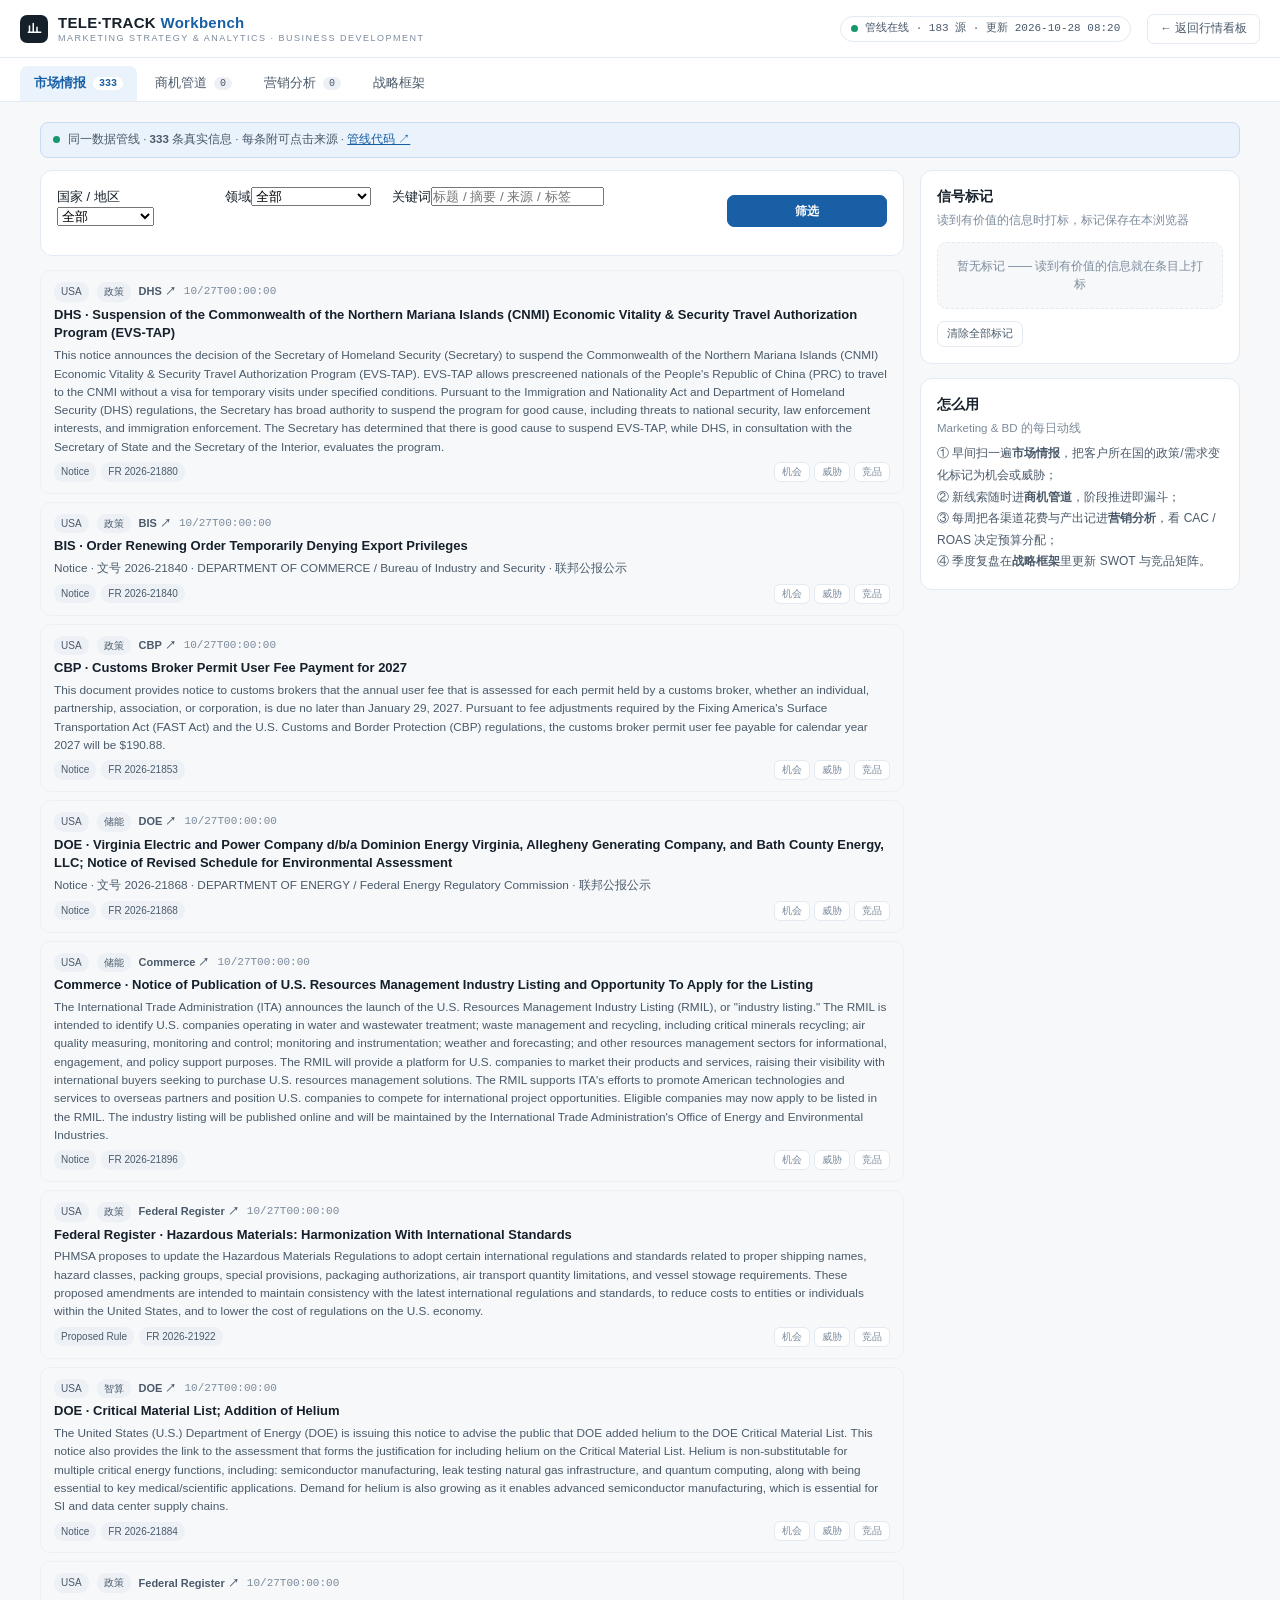
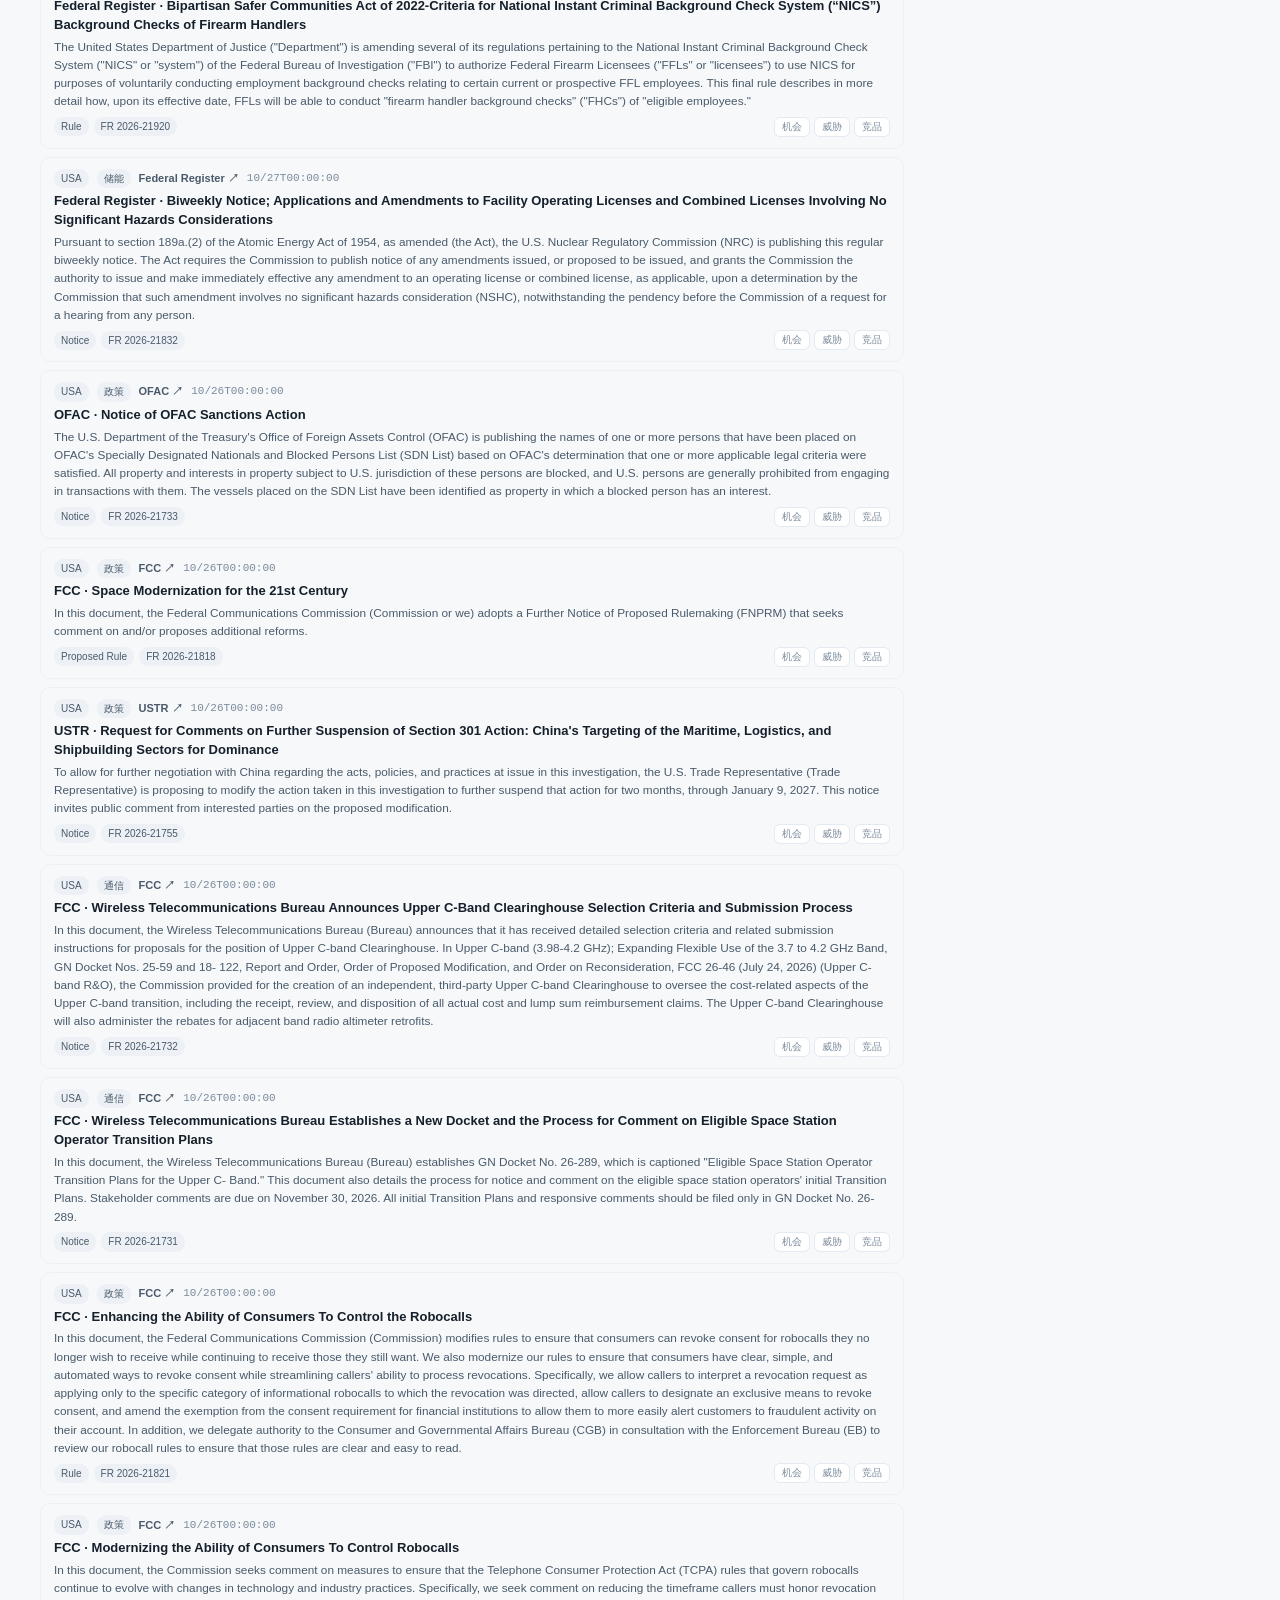
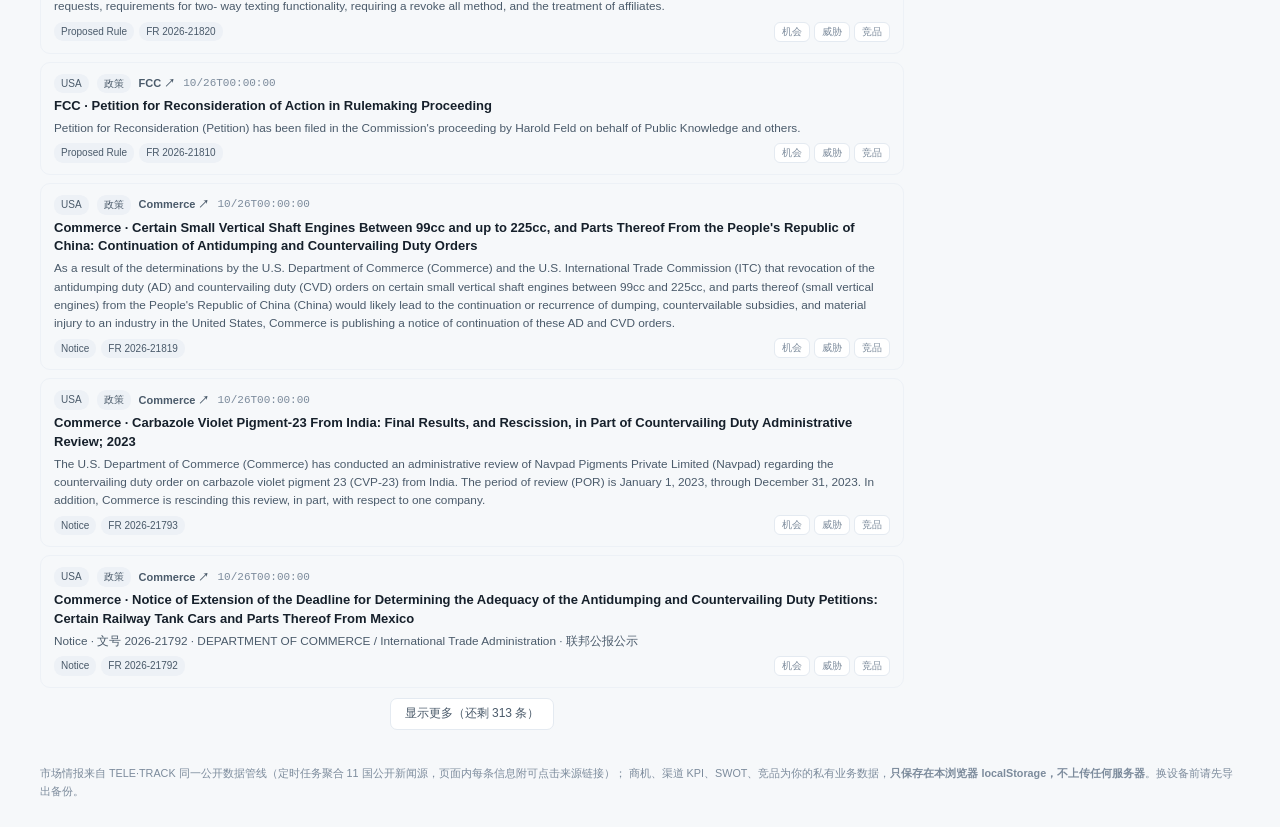
==== workbench.html @ 1d3baa2f "add workbench.html (real-source data pipeline)" ====
<!DOCTYPE html>
<html lang="zh-CN">
<head>
<meta charset="UTF-8">
<meta name="viewport" content="width=device-width,initial-scale=1">
<title>TELE·TRACK Workbench — Marketing & BD 工作台</title>
<meta name="robots" content="noindex,nofollow">
<link rel="icon" href="data:image/svg+xml,<svg xmlns='http://www.w3.org/2000/svg' viewBox='0 0 32 32'><rect width='32' height='32' rx='8' fill='%2316202B'/><path d='M8 22V10h16M8 16h12' stroke='%23fff' stroke-width='3' fill='none' stroke-linecap='round'/></svg>">
<style>
:root{
  --bg:#F6F8FA;--panel:#FFFFFF;--ink:#16202B;--ink-2:#4A5A6A;--ink-3:#7C8B9C;
  --line:#E4EAF1;--line-2:#EDF1F6;--accent:#185FA5;--accent-soft:#EAF2FB;
  --accent-line:#C9DDF2;--up:#D64545;--down:#15976B;--amber:#B7791F;
  --amber-soft:#FBF3E2;--teal:#0E7C86;--teal-soft:#E2F3F4;--purple:#6B4C9A;
  --purple-soft:#F0EBF7;
  --mono:'JetBrains Mono','SF Mono',Consolas,'Roboto Mono',monospace;
  --sans:-apple-system,'Segoe UI','PingFang SC','Hiragino Sans GB','Microsoft YaHei',sans-serif;
  --r:8px;
}
*{margin:0;padding:0;box-sizing:border-box}
body{font-family:var(--sans);background:var(--bg);color:var(--ink);font-size:13px;line-height:1.55;-webkit-font-smoothing:antialiased}
::-webkit-scrollbar{width:8px;height:8px}
::-webkit-scrollbar-thumb{background:#D3DBE4;border-radius:4px}
::-webkit-scrollbar-track{background:transparent}
.app{display:flex;flex-direction:column;min-height:100vh}
/* ---------- topbar ---------- */
.topbar{height:58px;background:var(--panel);border-bottom:1px solid var(--line);display:flex;align-items:center;gap:16px;padding:0 20px;position:sticky;top:0;z-index:30}
.logo{display:flex;align-items:center;gap:10px;user-select:none}
.logo-mark{width:28px;height:28px;border-radius:7px;background:var(--ink);display:flex;align-items:center;justify-content:center;color:#fff}
.logo-mark svg{width:15px;height:15px}
.logo-name{font-weight:700;font-size:15px;letter-spacing:.3px}
.logo-name span{color:var(--accent)}
.logo-sub{font-size:9px;color:var(--ink-3);letter-spacing:1.5px;text-transform:uppercase;margin-top:-2px}
.top-spacer{flex:1}
.live-badge{display:flex;align-items:center;gap:7px;height:26px;padding:0 10px;border:1px solid var(--line);border-radius:20px;font-size:11px;color:var(--ink-2);font-family:var(--mono);background:var(--panel)}
.live-dot{width:7px;height:7px;border-radius:50%;background:var(--up);position:relative}
.live-dot.ok{background:var(--down)}
.back-btn{height:30px;padding:0 12px;border:1px solid var(--line);border-radius:7px;background:var(--panel);cursor:pointer;font-size:11.5px;color:var(--ink-2);text-decoration:none;display:inline-flex;align-items:center;gap:5px;transition:all .12s}
.back-btn:hover{border-color:var(--accent-line);color:var(--accent)}
/* ---------- tabs ---------- */
.tabs{display:flex;gap:4px;background:var(--panel);border-bottom:1px solid var(--line);padding:8px 20px 0;position:sticky;top:58px;z-index:25}
.tab{border:none;background:none;cursor:pointer;font-size:12.8px;color:var(--ink-2);padding:9px 14px;border-radius:8px 8px 0 0;font-family:var(--sans);transition:all .12s;display:flex;align-items:center;gap:7px}
.tab:hover{color:var(--ink);background:var(--bg)}
.tab.active{color:var(--accent);background:var(--accent-soft);font-weight:600}
.tab .cnt{font-family:var(--mono);font-size:10px;background:var(--line-2);color:var(--ink-2);padding:1px 6px;border-radius:10px}
.tab.active .cnt{background:#fff;color:var(--accent)}
/* ---------- layout ---------- */
.page{flex:1;max-width:1240px;width:100%;margin:0 auto;padding:20px}
.view{display:none}
.view.active{display:block}
.grid2{display:grid;grid-template-columns:1fr 320px;gap:16px;align-items:start}
@media(max-width:960px){.grid2{grid-template-columns:1fr}}
.card{background:var(--panel);border:1px solid var(--line);border-radius:12px;padding:16px}
.card h2{font-size:13.5px;font-weight:700;display:flex;align-items:center;gap:8px;margin-bottom:4px}
.card .sub{font-size:11.5px;color:var(--ink-3);margin-bottom:12px}
/* ---------- forms ---------- */
.frm{display:grid;grid-template-columns:repeat(auto-fit,minmax(130px,1fr));gap:8px;margin-bottom:10px}
.frm label{font-size:10.5px;color:var(--ink-3);display:block;margin-bottom:3px;letter-spacing:.3px}
.frm input,.frm select,.frm textarea{width:100%;height:32px;border:1px solid var(--line);border-radius:7px;background:var(--bg);padding:0 9px;font-size:12.5px;color:var(--ink);outline:none;font-family:var(--sans);transition:border .15s}
.frm textarea{height:auto;min-height:64px;padding:7px 9px;resize:vertical;line-height:1.5}
.frm input:focus,.frm select:focus,.frm textarea:focus{border-color:var(--accent-line);background:#fff}
.btn{height:32px;padding:0 14px;border:1px solid var(--line);border-radius:7px;background:var(--panel);cursor:pointer;font-size:12px;color:var(--ink-2);font-family:var(--sans);transition:all .12s;display:inline-flex;align-items:center;gap:6px}
.btn:hover{border-color:var(--accent-line);color:var(--accent)}
.btn.primary{background:var(--accent);border-color:var(--accent);color:#fff;font-weight:600}
.btn.primary:hover{background:#124D87;color:#fff}
.btn.danger:hover{border-color:var(--up);color:var(--up)}
.btn.sm{height:26px;padding:0 9px;font-size:11px}
/* ---------- tables ---------- */
.tbl{width:100%;border-collapse:collapse;font-size:12.3px}
.tbl th{font-size:10.5px;color:var(--ink-3);text-align:left;font-weight:600;letter-spacing:.4px;padding:7px 8px;border-bottom:1px solid var(--line);white-space:nowrap}
.tbl td{padding:7px 8px;border-bottom:1px solid var(--line-2);vertical-align:middle}
.tbl tr:hover td{background:var(--bg)}
.tbl .num{font-family:var(--mono);font-size:11.8px;text-align:right;white-space:nowrap}
.tbl select,.tbl input{height:26px;border:1px solid var(--line);border-radius:6px;background:#fff;font-size:11.5px;padding:0 5px;outline:none}
.stage-chip{display:inline-block;font-size:10.5px;padding:2px 8px;border-radius:10px;font-weight:600;white-space:nowrap}
.st-lead{background:var(--line-2);color:var(--ink-2)}
.st-qual{background:var(--accent-soft);color:var(--accent)}
.st-prop{background:var(--amber-soft);color:var(--amber)}
.st-won{background:#E7F3EE;color:var(--down)}
.st-lost{background:#FBEAEA;color:var(--up)}
.empty{padding:28px 16px;text-align:center;color:var(--ink-3);font-size:12px;border:1px dashed var(--line);border-radius:10px;background:var(--bg)}
/* ---------- funnel ---------- */
.funnel{display:flex;flex-direction:column;gap:6px;margin-top:4px}
.funnel-row{display:flex;align-items:center;gap:8px;font-size:11.5px}
.funnel-row .fl{width:64px;color:var(--ink-2);flex-shrink:0;text-align:right}
.funnel-row .fbar{height:20px;border-radius:4px;background:var(--accent-soft);position:relative;flex:1;min-width:0}
.funnel-row .fbar>i{position:absolute;left:0;top:0;bottom:0;border-radius:4px;background:var(--accent);opacity:.85}
.funnel-row .fv{font-family:var(--mono);font-size:11px;color:var(--ink-2);flex-shrink:0;width:110px}
/* ---------- kpi ---------- */
.kpis{display:grid;grid-template-columns:repeat(auto-fit,minmax(130px,1fr));gap:10px;margin-bottom:14px}
.kpi{background:var(--panel);border:1px solid var(--line);border-radius:10px;padding:11px 13px}
.kpi .k{font-size:10.5px;color:var(--ink-3);letter-spacing:.4px}
.kpi .v{font-family:var(--mono);font-size:19px;font-weight:700;margin-top:2px}
.kpi .d{font-size:10.5px;color:var(--ink-3);margin-top:1px}
.bars{display:flex;flex-direction:column;gap:7px}
.bar-row{display:flex;align-items:center;gap:8px;font-size:11.5px}
.bar-row .bl{width:110px;color:var(--ink-2);white-space:nowrap;overflow:hidden;text-overflow:ellipsis;flex-shrink:0}
.bar-row .bb{flex:1;height:16px;background:var(--line-2);border-radius:4px;position:relative;min-width:0}
.bar-row .bb>i{position:absolute;left:0;top:0;bottom:0;border-radius:4px}
.bar-row .bv{font-family:var(--mono);font-size:11px;width:90px;text-align:right;flex-shrink:0;color:var(--ink-2)}
/* ---------- news ---------- */
.src-note{display:flex;align-items:center;gap:8px;font-size:11.5px;color:var(--ink-2);background:var(--accent-soft);border:1px solid var(--accent-line);border-radius:8px;padding:8px 12px;margin-bottom:12px}
.src-note .dot{width:7px;height:7px;border-radius:50%;background:var(--down);flex-shrink:0}
.src-note a{color:var(--accent)}
.filters{display:grid;grid-template-columns:repeat(auto-fit,minmax(150px,1fr));gap:8px;margin-bottom:12px}
.news-item{border:1px solid var(--line-2);border-radius:10px;padding:11px 13px;margin-bottom:8px;transition:border .12s}
.news-item:hover{border-color:var(--accent-line)}
.news-meta{display:flex;align-items:center;gap:8px;font-size:11px;color:var(--ink-3);flex-wrap:wrap}
.news-meta .src a{color:var(--ink-2);font-weight:600;text-decoration:none}
.news-meta .src a:hover{color:var(--accent)}
.news-meta .date{font-family:var(--mono)}
.news-title{margin:4px 0 3px;font-size:13px;font-weight:600;line-height:1.45}
.news-title a{color:var(--ink);text-decoration:none}
.news-title a:hover{color:var(--accent);text-decoration:underline}
.news-sum{font-size:11.8px;color:var(--ink-2);line-height:1.55}
.news-tags{display:flex;gap:5px;flex-wrap:wrap;margin-top:6px;align-items:center}
.tag{font-size:10px;padding:2px 7px;border-radius:9px;background:var(--line-2);color:var(--ink-2);white-space:nowrap}
.tag.t-live{background:#E7F3EE;color:var(--down);font-weight:600}
.sig-btns{margin-left:auto;display:flex;gap:4px}
.sig-btn{border:1px solid var(--line);background:#fff;border-radius:6px;font-size:10px;padding:2px 7px;cursor:pointer;color:var(--ink-3);transition:all .12s}
.sig-btn:hover{border-color:var(--accent-line)}
.sig-btn.on-op{background:#E7F3EE;border-color:var(--down);color:var(--down);font-weight:600}
.sig-btn.on-th{background:#FBEAEA;border-color:var(--up);color:var(--up);font-weight:600}
.sig-btn.on-cm{background:var(--purple-soft);border-color:var(--purple);color:var(--purple);font-weight:600}
.sig-chip{font-size:10px;padding:2px 7px;border-radius:9px;font-weight:600}
.sig-op{background:#E7F3EE;color:var(--down)}
.sig-th{background:#FBEAEA;color:var(--up)}
.sig-cm{background:var(--purple-soft);color:var(--purple)}
/* ---------- swot ---------- */
.swot{display:grid;grid-template-columns:1fr 1fr;gap:10px}
@media(max-width:720px){.swot{grid-template-columns:1fr}}
.swot .cell{border:1px solid var(--line);border-radius:10px;padding:11px}
.swot .cell h3{font-size:12px;margin-bottom:7px;display:flex;align-items:center;gap:6px}
.swot .cell textarea{width:100%;min-height:130px;border:none;background:transparent;resize:vertical;font-size:12px;line-height:1.7;color:var(--ink);outline:none;font-family:var(--sans)}
.swot .s h3{color:var(--down)} .swot .w h3{color:var(--up)}
.swot .o h3{color:var(--accent)} .swot .t h3{color:var(--amber)}
.threat-5{color:var(--up);font-weight:700}
.hint{font-size:11px;color:var(--ink-3);background:var(--bg);border:1px solid var(--line-2);border-radius:8px;padding:8px 11px;margin-bottom:12px;line-height:1.6}
.hint b{color:var(--ink-2)}
.footer{max-width:1240px;margin:0 auto;padding:14px 20px 26px;font-size:10.8px;color:var(--ink-3);line-height:1.7}
.toast{position:fixed;bottom:22px;left:50%;transform:translateX(-50%);background:var(--ink);color:#fff;font-size:12px;padding:9px 18px;border-radius:8px;opacity:0;pointer-events:none;transition:opacity .25s;z-index:99}
.toast.show{opacity:.92}
</style>
</head>
<body>
<div class="app">
  <header class="topbar">
    <div class="logo">
      <div class="logo-mark"><svg viewBox="0 0 24 24" fill="none" stroke="currentColor" stroke-width="2.4" stroke-linecap="round"><path d="M4 18V8M10 18V4M16 18v-8M22 18H2"/></svg></div>
      <div>
        <div class="logo-name">TELE·TRACK <span>Workbench</span></div>
        <div class="logo-sub">Marketing Strategy &amp; Analytics · Business Development</div>
      </div>
    </div>
    <div class="top-spacer"></div>
    <div class="live-badge" id="feedBadge"><span class="live-dot" id="feedDot"></span><span id="feedText">数据加载中…</span></div>
    <a class="back-btn" href="./index.html">← 返回行情看板</a>
  </header>

  <nav class="tabs" id="tabs">
    <button class="tab active" data-view="intel">市场情报 <span class="cnt" id="cIntel">–</span></button>
    <button class="tab" data-view="leads">商机管道 <span class="cnt" id="cLeads">0</span></button>
    <button class="tab" data-view="mkt">营销分析 <span class="cnt" id="cMkt">0</span></button>
    <button class="tab" data-view="strategy">战略框架</button>
  </nav>

  <main class="page">

    <!-- ============ 1. 市场情报 ============ -->
    <section class="view active" id="v-intel">
      <div class="src-note"><span class="dot"></span><span id="intelNote">来源与行情看板同一条数据管线（data/news.json）· 每条均可点击溯源</span></div>
      <div class="grid2">
        <div>
          <div class="card" style="margin-bottom:14px">
            <div class="filters">
              <div><label>国家 / 地区</label><select id="fCn"><option value="">全部</option></select></div>
              <div><label>领域</label><select id="fT">
                <option value="">全部</option><option value="lithium">锂电 Lithium</option>
                <option value="aidc">智算 AIDC</option><option value="telecom">通信 Telecom</option>
                <option value="energy">储能能源 Energy</option><option value="trade">贸易政策 Trade</option>
                <option value="pfe">政策监管 Policy</option></select></div>
              <div style="grid-column:span 2"><label>关键词</label><input id="fQ" placeholder="标题 / 摘要 / 来源 / 标签"></div>
              <div style="display:flex;align-items:flex-end"><button class="btn primary" id="fGo" style="width:100%;justify-content:center">筛选</button></div>
            </div>
          </div>
          <div id="newsList"><div class="empty">加载中…</div></div>
          <div style="text-align:center;margin-top:10px"><button class="btn" id="newsMore" style="display:none">显示更多</button></div>
        </div>
        <div>
          <div class="card">
            <h2>信号标记</h2>
            <div class="sub">读到有价值的信息时打标，标记保存在本浏览器</div>
            <div class="bars" id="sigSummary"></div>
            <div style="margin-top:12px"><button class="btn sm" id="sigClear">清除全部标记</button></div>
          </div>
          <div class="card" style="margin-top:14px">
            <h2>怎么用</h2>
            <div class="sub" style="margin-bottom:6px">Marketing & BD 的每日动线</div>
            <div style="font-size:12px;color:var(--ink-2);line-height:1.8">
              ① 早间扫一遍<b>市场情报</b>，把客户所在国的政策/需求变化标记为机会或威胁；<br>
              ② 新线索随时进<b>商机管道</b>，阶段推进即漏斗；<br>
              ③ 每周把各渠道花费与产出记进<b>营销分析</b>，看 CAC / ROAS 决定预算分配；<br>
              ④ 季度复盘在<b>战略框架</b>里更新 SWOT 与竞品矩阵。
            </div>
          </div>
        </div>
      </div>
    </section>

    <!-- ============ 2. 商机管道 ============ -->
    <section class="view" id="v-leads">
      <div class="hint"><b>数据存在哪？</b>仅保存在<b>本浏览器</b>（localStorage），不会上传任何服务器；换电脑或清浏览器缓存前请先「导出备份」。</div>
      <div class="grid2">
        <div>
          <div class="card" style="margin-bottom:14px">
            <h2>新增商机</h2>
            <div class="frm" style="margin-top:10px">
              <div style="grid-column:span 2"><label>公司 / 客户 *</label><input id="lCompany" placeholder="例：Alstrom Grid AB"></div>
              <div><label>国家 / 地区</label><input id="lCountry" placeholder="例：Sweden"></div>
              <div><label>领域</label><select id="lSector">
                <option>锂电</option><option>智算/AIDC</option><option>通信</option>
                <option>储能/能源</option><option>其他</option></select></div>
              <div><label>阶段</label><select id="lStage">
                <option value="lead">潜客</option><option value="qual">已合格</option>
                <option value="prop">方案报价</option><option value="won">已成交</option>
                <option value="lost">已流失</option></select></div>
              <div><label>预估金额（万 $）</label><input id="lValue" type="number" min="0" step="0.1" placeholder="0"></div>
              <div style="grid-column:span 2"><label>下一步行动</label><input id="lNext" placeholder="例：发送样本方案，跟进人 CTO"></div>
              <div style="grid-column:span 4"><label>备注</label><input id="lNote" placeholder="决策链、竞争者、时间窗…"></div>
              <div style="display:flex;align-items:flex-end"><button class="btn primary" id="lAdd" style="width:100%;justify-content:center">＋ 添加</button></div>
            </div>
          </div>
          <div class="card">
            <div style="display:flex;align-items:center;gap:10px;margin-bottom:10px">
              <h2 style="margin:0">商机列表</h2><span style="flex:1"></span>
              <button class="btn sm" id="lCsv">导出 CSV</button>
            </div>
            <div id="leadsWrap"></div>
          </div>
        </div>
        <div>
          <div class="card">
            <h2>管道漏斗</h2>
            <div class="sub">按阶段统计数量与金额（万 $）</div>
            <div class="funnel" id="funnel"></div>
          </div>
          <div class="card" style="margin-top:14px">
            <h2>管道健康度</h2>
            <div class="sub">基于当前录入的商机</div>
            <div class="kpis" style="grid-template-columns:1fr 1fr" id="leadKpis"></div>
          </div>
        </div>
      </div>
    </section>

    <!-- ============ 3. 营销分析 ============ -->
    <section class="view" id="v-mkt">
      <div class="hint"><b>怎么记？</b>每个渠道每个周期记一行：花费、线索、转化、收入 → 自动算 <b>CAC</b>（单个线索成本）、<b>转化率</b>、<b>ROAS</b>（每 1 元花费带来多少收入）。数据同样只存在本浏览器。</div>
      <div class="kpis" id="mktKpis"></div>
      <div class="grid2">
        <div>
          <div class="card" style="margin-bottom:14px">
            <h2>录入渠道数据</h2>
            <div class="frm" style="margin-top:10px">
              <div><label>渠道 *</label><input id="mChannel" placeholder="例：LinkedIn 广告"></div>
              <div><label>周期</label><input id="mPeriod" placeholder="例：2026-10"></div>
              <div><label>花费（¥）*</label><input id="mSpend" type="number" min="0" step="1"></div>
              <div><label>线索数</label><input id="mLeads" type="number" min="0" step="1"></div>
              <div><label>转化数</label><input id="mConv" type="number" min="0" step="1"></div>
              <div><label>收入（¥）</label><input id="mRev" type="number" min="0" step="1"></div>
              <div style="display:flex;align-items:flex-end"><button class="btn primary" id="mAdd" style="width:100%;justify-content:center">＋ 记录</button></div>
            </div>
          </div>
          <div class="card">
            <div style="display:flex;align-items:center;gap:10px;margin-bottom:10px">
              <h2 style="margin:0">渠道明细</h2><span style="flex:1"></span>
              <button class="btn sm" id="mCsv">导出 CSV</button>
            </div>
            <div id="mktWrap"></div>
          </div>
        </div>
        <div>
          <div class="card">
            <h2>预算分布</h2>
            <div class="sub">各渠道花费占比</div>
            <div class="bars" id="budgetBars"></div>
          </div>
          <div class="card" style="margin-top:14px">
            <h2>效率对比</h2>
            <div class="sub">ROAS（投入产出比）排序</div>
            <div class="bars" id="roasBars"></div>
          </div>
        </div>
      </div>
    </section>

    <!-- ============ 4. 战略框架 ============ -->
    <section class="view" id="v-strategy">
      <div class="hint">SWOT 与竞品矩阵即时保存在本浏览器；<b>导出 Markdown</b> 可直接贴进周报或方案。</div>
      <div class="grid2">
        <div>
          <div class="card">
            <div style="display:flex;align-items:center;gap:10px;margin-bottom:10px">
              <h2 style="margin:0">SWOT</h2><span style="flex:1"></span>
              <button class="btn sm" id="swotSave">保存</button>
              <button class="btn sm" id="swotMd">导出 Markdown</button>
            </div>
            <div class="swot">
              <div class="cell s"><h3>S · Strengths 优势</h3><textarea id="swS" placeholder="每行一条，例：本地化服务响应 24h 内"></textarea></div>
              <div class="cell w"><h3>W · Weaknesses 劣势</h3><textarea id="swW" placeholder="每行一条，例：品牌在当地认知度低"></textarea></div>
              <div class="cell o"><h3>O · Opportunities 机会</h3><textarea id="swO" placeholder="每行一条，例：美国储能 232 调查利好非中国供应链"></textarea></div>
              <div class="cell t"><h3>T · Threats 威胁</h3><textarea id="swT" placeholder="每行一条，例：关税上调压缩出口毛利 8-12%"></textarea></div>
            </div>
          </div>
          <div class="card" style="margin-top:14px">
            <h2>竞品矩阵</h2>
            <div class="sub">威胁度 1（可忽略）– 5（正面强敌），按威胁度排序</div>
            <div class="frm" style="margin-top:10px">
              <div><label>竞品 *</label><input id="cpName" placeholder="公司名"></div>
              <div><label>国家 / 地区</label><input id="cpCn" placeholder="例：China"></div>
              <div style="grid-column:span 2"><label>定位一句话</label><input id="cpPos" placeholder="例：800G 光模块价格屠夫，主攻北美 hyperscaler"></div>
              <div><label>威胁度</label><select id="cpThreat"><option value="1">1</option><option value="2">2</option><option value="3">3</option><option value="4">4</option><option value="5">5</option></select></div>
              <div style="display:flex;align-items:flex-end"><button class="btn primary" id="cpAdd" style="width:100%;justify-content:center">＋ 添加</button></div>
              <div style="grid-column:span 5"><label>备注</label><input id="cpNote" placeholder="产品线、价格带、打法…"></div>
            </div>
            <div id="compWrap"></div>
          </div>
        </div>
        <div>
          <div class="card">
            <h2>备份与迁移</h2>
            <div class="sub">商机 / 渠道 / SWOT / 竞品 / 信号，一键打包</div>
            <div style="display:flex;flex-direction:column;gap:8px;align-items:stretch">
              <button class="btn" id="bkExport">⬇ 导出全部数据（JSON）</button>
              <label class="btn" style="justify-content:center;cursor:pointer">⬆ 导入备份（JSON）<input type="file" id="bkImport" accept=".json,application/json" style="display:none"></label>
            </div>
            <div class="sub" style="margin-top:12px">上次修改：<span id="lastSaved">–</span></div>
          </div>
          <div class="card" style="margin-top:14px">
            <h2>定价速算</h2>
            <div class="sub">毛利结构速查：目标毛利率 → 最低报价</div>
            <div class="frm">
              <div><label>成本（¥）</label><input id="pCost" type="number" min="0" step="0.01"></div>
              <div><label>目标毛利率 %</label><input id="pMargin" type="number" min="0" max="95" step="1" placeholder="30"></div>
            </div>
            <div style="font-family:var(--mono);font-size:15px;font-weight:700" id="pOut">—</div>
            <div style="font-size:10.5px;color:var(--ink-3);margin-top:3px">最低报价 = 成本 ÷（1 − 毛利率）· 加价率口径为 成本 ×(1+markup)，别混用</div>
          </div>
        </div>
      </div>
    </section>
  </main>

  <footer class="footer">
    市场情报来自 TELE·TRACK 同一公开数据管线（定时任务聚合 11 国公开新闻源，页面内每条信息附可点击来源链接）；
    商机、渠道 KPI、SWOT、竞品为你的私有业务数据，<b>只保存在本浏览器 localStorage，不上传任何服务器</b>。换设备前请先导出备份。
  </footer>
</div>
<div class="toast" id="toast"></div>

<script>
(function(){
'use strict';
/* ================= utils ================= */
var $=function(s){return document.querySelector(s)};
var $$=function(s){return Array.prototype.slice.call(document.querySelectorAll(s))};
var esc=function(s){return String(s==null?'':s).replace(/[&<>"']/g,function(c){return{'&':'&amp;','<':'&lt;','>':'&gt;','"':'&quot;',"'":'&#39;'}[c]})};
var fmt=function(n,d){if(!isFinite(n))return '—';return (+n).toLocaleString('zh-CN',{maximumFractionDigits:d==null?1:d})};
var fmtMoney=function(n){if(!isFinite(n))return '—';if(Math.abs(n)>=1e8)return (n/1e8).toFixed(2)+' 亿';if(Math.abs(n)>=1e4)return (n/1e4).toFixed(1)+' 万';return fmt(n,0)};
var toastT=null;
function toast(msg){var t=$('#toast');t.textContent=msg;t.classList.add('show');clearTimeout(toastT);toastT=setTimeout(function(){t.classList.remove('show')},1800)}
function today(){var d=new Date();return d.getFullYear()+'-'+String(d.getMonth()+1).padStart(2,'0')+'-'+String(d.getDate()).padStart(2,'0')}
function stamp(){var d=new Date();return today()+' '+String(d.getHours()).padStart(2,'0')+':'+String(d.getMinutes()).padStart(2,'0')}
function dl(name,text,mime){var b=new Blob(['\ufeff'+text],{type:mime||'text/plain;charset=utf-8'});var a=document.createElement('a');a.href=URL.createObjectURL(b);a.download=name;document.body.appendChild(a);a.click();setTimeout(function(){URL.revokeObjectURL(a.href);a.remove()},300)}
/* ================= storage ================= */
var LS='wb_v1';
var db={leads:[],channels:[],swot:{s:'',w:'',o:'',t:''},comp:[],signals:{},saved:null};
try{var raw=localStorage.getItem(LS);if(raw){var j=JSON.parse(raw);if(j&&typeof j==='object')db=Object.assign(db,j)}}catch(e){}
function save(){db.saved=stamp();try{localStorage.setItem(LS,JSON.stringify(db))}catch(e){toast('保存失败：浏览器存储已满？')}$('#lastSaved').textContent=db.saved}
function touch(){save();renderLeads();renderMkt();renderStrategy();renderCounts()}
/* ================= tabs ================= */
$$('#tabs .tab').forEach(function(b){b.addEventListener('click',function(){
  $$('#tabs .tab').forEach(function(x){x.classList.remove('active')});
  $$('.view').forEach(function(v){v.classList.remove('active')});
  b.classList.add('active');$('#v-'+b.dataset.view).classList.add('active');
})});
function renderCounts(){
  $('#cLeads').textContent=db.leads.length;
  $('#cMkt').textContent=db.channels.length;
  var sig=Object.keys(db.signals).length;$('#cIntel').textContent=sig?('·'+sig):'–';
}
/* ================= 1. market intel ================= */
var NEWS=[],STATUS=null,shown=0;
var SECTOR_T={lithium:'锂电',aidc:'智算',telecom:'通信',energy:'储能',trade:'贸易',pfe:'政策'};
function loadIntel(){
  var t=Date.now();
  Promise.all([
    fetch('data/news.json?t='+t,{cache:'no-store'}).then(function(r){if(!r.ok)throw 0;return r.json()}),
    fetch('data/status.json?t='+t,{cache:'no-store'}).then(function(r){if(!r.ok)throw 0;return r.json()}).catch(function(){return null})
  ]).then(function(res){
    NEWS=(res[0]&&res[0].items)||[];STATUS=res[1];
    fillCountries();
    var meta=(STATUS&&STATUS.meta)||{};
    var gen=meta.generated?meta.generated.slice(0,16).replace('T',' '):'';
    var nSrc=meta.sources?meta.sources.length:'';
    $('#feedDot').classList.add('ok');
    $('#feedText').textContent=nSrc?('管线在线 · '+nSrc+' 源 · 更新 '+gen):'管线在线 · 更新 '+gen;
    $('#intelNote').innerHTML='同一数据管线 · <b>'+NEWS.length+'</b> 条真实信息 · 每条附可点击来源 · <a href="https://github.com/gxr-163/tele-track" target="_blank" rel="noopener">管线代码 ↗</a>';
    $('#cIntel').textContent=Object.keys(db.signals).length?('·'+Object.keys(db.signals).length):String(NEWS.length);
    renderNews();renderSigSummary();
  }).catch(function(){
    $('#feedDot').classList.remove('ok');
    $('#feedText').textContent='数据源未连接 · 稍后重试';
    $('#newsList').innerHTML='<div class="empty">无法加载 data/news.json —— 请从行情看板同目录访问本页，或稍后重试。</div>';
  });
}
function fillCountries(){
  var cns=[];NEWS.forEach(function(n){if(cns.indexOf(n.cn)<0)cns.push(n.cn)});
  cns.sort();
  $('#fCn').innerHTML='<option value="">全部</option>'+cns.map(function(c){return '<option>'+esc(c)+'</option>'}).join('');
}
function filtered(){
  var cn=$('#fCn').value,t=$('#fT').value,q=$('#fQ').value.trim().toLowerCase();
  return NEWS.filter(function(n){
    if(cn&&n.cn!==cn)return false;
    if(t&&n.t!==t)return false;
    if(q){var hay=[n.title&&n.title.zh,n.title&&n.title.en,n.sum&&n.sum.zh,n.sum&&n.sum.en,n.src,(n.tags||[]).join(' ')].join(' ').toLowerCase();
      if(hay.indexOf(q)<0)return false}
    return true;
  });
}
function sigOf(n){return db.signals[n.url]||null}
function renderNews(){
  var list=filtered();shown=0;
  var html=list.slice(0,20).map(newsHTML).join('');
  $('#newsList').innerHTML=list.length?html:'<div class="empty">没有符合条件的信息 —— 换个关键词或放宽国家/领域试试。</div>';
  shown=Math.min(20,list.length);
  var more=$('#newsMore');more.style.display=list.length>20?'':'none';
  more.textContent='显示更多（还剩 '+(list.length-shown)+' 条）';
}
function newsHTML(n){
  var s=sigOf(n);
  var d=(n.date||'').slice(5).replace('-','/');
  var sigBtns=
    '<button class="sig-btn'+(s==='op'?' on-op':'')+'" data-sig="op" data-url="'+esc(n.url)+'" title="机会：需求、政策松动、扩产">机会</button>'+
    '<button class="sig-btn'+(s==='th'?' on-th':'')+'" data-sig="th" data-url="'+esc(n.url)+'" title="威胁：关税、限制、竞争">威胁</button>'+
    '<button class="sig-btn'+(s==='cm'?' on-cm':'')+'" data-sig="cm" data-url="'+esc(n.url)+'" title="竞品动态">竞品</button>';
  return '<div class="news-item">'+
    '<div class="news-meta"><span class="tag t-country">'+esc(n.cn)+'</span>'+
    (n.t&&SECTOR_T[n.t]?'<span class="tag">'+SECTOR_T[n.t]+'</span>':'')+
    '<span class="src"><a href="'+esc(n.url)+'" target="_blank" rel="noopener">'+esc(n.src)+' ↗</a></span>'+
    '<span class="date">'+esc(d)+'</span>'+(s?'<span class="sig-chip sig-'+s+'">'+(s==='op'?'机会':s==='th'?'威胁':'竞品')+'</span>':'')+
    '</div>'+
    '<div class="news-title"><a href="'+esc(n.url)+'" target="_blank" rel="noopener">'+esc(n.title&&(n.title.zh||n.title.en))+'</a></div>'+
    (n.sum&&(n.sum.zh||n.sum.en)?'<div class="news-sum">'+esc(n.sum.zh||n.sum.en)+'</div>':'')+
    '<div class="news-tags">'+((n.tags||[]).slice(0,4).map(function(t){return '<span class="tag">'+esc(t)+'</span>'}).join(''))+'<span class="sig-btns">'+sigBtns+'</span></div>'+
    '</div>';
}
$('#newsList').addEventListener('click',function(e){
  var b=e.target.closest('[data-sig]');if(!b)return;
  var url=b.getAttribute('data-url'),sig=b.getAttribute('data-sig');
  if(db.signals[url]===sig)delete db.signals[url];else db.signals[url]=sig;
  save();renderNews();renderSigSummary();renderCounts();
});
$('#newsMore').addEventListener('click',function(){
  var list=filtered();
  var next=list.slice(shown,shown+20);
  $('#newsList').insertAdjacentHTML('beforeend',next.map(newsHTML).join(''));
  shown+=next.length;
  var more=$('#newsMore');more.style.display=shown<list.length?'':'none';
  more.textContent='显示更多（还剩 '+(list.length-shown)+' 条）';
});
function renderSigSummary(){
  var ops=[],ths=[],cms=[];
  NEWS.forEach(function(n){var s=sigOf(n);if(s==='op')ops.push(n);else if(s==='th')ths.push(n);else if(s==='cm')cms.push(n)});
  var row=function(cls,label,arr){
    if(!arr.length)return '';
    return '<div class="bar-row"><span class="bl sig-chip sig-'+cls.slice(0,2)+'" style="width:auto">'+label+' × '+arr.length+'</span><span class="bv" style="width:auto;text-align:left">'+esc(arr.slice(-2).map(function(n){return n.cn+'·'+n.src}).join('，'))+(arr.length>2?' 等':'')+'</span></div>';
  };
  $('#sigSummary').innerHTML=(row('op','机会',ops)+row('th','威胁',ths)+row('cm','竞品',cms))||'<div class="empty" style="padding:14px">暂无标记 —— 读到有价值的信息就在条目上打标</div>';
}
$('#sigClear').addEventListener('click',function(){if(!Object.keys(db.signals).length)return;db.signals={};save();renderNews();renderSigSummary();renderCounts();toast('已清除全部信号标记')});
$('#fGo').addEventListener('click',renderNews);
$('#fQ').addEventListener('keydown',function(e){if(e.key==='Enter')renderNews()});
$('#fCn').addEventListener('change',renderNews);
$('#fT').addEventListener('change',renderNews);
/* ================= 2. leads ================= */
var STAGES=[['lead','潜客','st-lead'],['qual','已合格','st-qual'],['prop','方案报价','st-prop'],['won','已成交','st-won'],['lost','已流失','st-lost']];
function stageInfo(k){for(var i=0;i<STAGES.length;i++)if(STAGES[i][0]===k)return STAGES[i];return STAGES[0]}
$('#lAdd').addEventListener('click',function(){
  var c=$('#lCompany').value.trim();if(!c){toast('请填写公司 / 客户名');return}
  db.leads.unshift({id:Date.now(),company:c,country:$('#lCountry').value.trim(),sector:$('#lSector').value,
    stage:$('#lStage').value,value:parseFloat($('#lValue').value)||0,next:$('#lNext').value.trim(),note:$('#lNote').value.trim(),added:today()});
  ['lCompany','lCountry','lValue','lNext','lNote'].forEach(function(id){$('#'+id).value=''});
  touch();toast('商机已录入');
});
function renderLeads(){
  var wrap=$('#leadsWrap');
  if(!db.leads.length){wrap.innerHTML='<div class="empty">还没有商机 —— 从上面录入第一条，或从市场情报里发现机会后过来建线。</div>';$('#funnel').innerHTML='';$('#leadKpis').innerHTML='';return}
  var rows=db.leads.map(function(l){
    var st=stageInfo(l.stage);
    return '<tr data-id="'+l.id+'">'+
      '<td><b>'+esc(l.company)+'</b>'+(l.country?'<span style="color:var(--ink-3)"> · '+esc(l.country)+'</span>':'')+
        (l.note?'<div style="font-size:10.8px;color:var(--ink-3)">'+esc(l.note)+'</div>':'')+'</td>'+
      '<td>'+esc(l.sector)+'</td>'+
      '<td><select data-act="stage">'+STAGES.map(function(s){return '<option value="'+s[0]+'"'+(s[0]===l.stage?' selected':'')+'>'+s[1]+'</option>'}).join('')+'</select> <span class="stage-chip '+st[2]+'">'+st[1]+'</span></td>'+
      '<td class="num">'+fmt(l.value,1)+'</td>'+
      '<td style="font-size:11.5px;max-width:170px">'+esc(l.next||'—')+'</td>'+
      '<td class="num" style="color:var(--ink-3);font-size:10.8px">'+esc(l.added)+'</td>'+
      '<td><button class="btn sm danger" data-act="del">删</button></td></tr>';
  }).join('');
  wrap.innerHTML='<table class="tbl"><thead><tr><th>客户</th><th>领域</th><th>阶段</th><th class="num">金额(万$)</th><th>下一步</th><th>录入</th><th></th></tr></thead><tbody>'+rows+'</tbody></table>';
  /* funnel */
  var order=['lead','qual','prop','won','lost'],max=Math.max(1,db.leads.length);
  $('#funnel').innerHTML=order.map(function(k){
    var st=stageInfo(k),arr=db.leads.filter(function(l){return l.stage===k});
    var v=arr.reduce(function(a,l){return a+(+l.value||0)},0);
    return '<div class="funnel-row"><span class="fl">'+st[1]+'</span><span class="fbar"><i style="width:'+(arr.length/max*100)+'%"></i></span><span class="fv">'+arr.length+' · '+fmt(v,0)+'万$</span></div>';
  }).join('');
  /* kpis */
  var open=db.leads.filter(function(l){return l.stage!=='lost'&&l.stage!=='won'});
  var won=db.leads.filter(function(l){return l.stage==='won'});
  var pipeline=open.reduce(function(a,l){return a+(+l.value||0)},0);
  var wonV=won.reduce(function(a,l){return a+(+l.value||0)},0);
  var closed=won.length+db.leads.filter(function(l){return l.stage==='lost'}).length;
  var rate=closed?(won.length/closed*100):NaN;
  $('#leadKpis').innerHTML=
    kpi('在途商机',open.length+' 条')+
    kpi('在途金额',fmt(pipeline,0)+' 万$')+
    kpi('已成交',won.length+' 条 · '+fmt(wonV,0)+'万$')+
    kpi('赢单率',isFinite(rate)?rate.toFixed(0)+'%':'—');
}
function kpi(k,v,d){return '<div class="kpi" style="padding:9px 11px"><div class="k">'+k+'</div><div class="v" style="font-size:15px">'+v+'</div>'+(d?'<div class="d">'+d+'</div>':'')+'</div>'}
$('#leadsWrap').addEventListener('click',function(e){
  var b=e.target.closest('[data-act="del"]');if(!b)return;
  var id=+e.target.closest('tr').dataset.id;
  db.leads=db.leads.filter(function(l){return l.id!==id});touch();
});
$('#leadsWrap').addEventListener('change',function(e){
  var s=e.target.closest('[data-act="stage"]');if(!s)return;
  var id=+e.target.closest('tr').dataset.id;
  db.leads.forEach(function(l){if(l.id===id)l.stage=s.value});touch();
});
$('#lCsv').addEventListener('click',function(){
  if(!db.leads.length){toast('没有数据可导出');return}
  var head=['公司','国家','领域','阶段','金额万$','下一步','备注','录入日'];
  var lines=[head.join(',')].concat(db.leads.map(function(l){return [l.company,l.country,l.sector,stageInfo(l.stage)[1],l.value,l.next,l.note,l.added].map(csvCell).join(',')}));
  dl('leads-'+today()+'.csv',lines.join('\n'),'text/csv;charset=utf-8');
});
function csvCell(v){v=String(v==null?'':v);return /[",\n]/.test(v)?'"'+v.replace(/"/g,'""')+'"':v}
/* ================= 3. marketing ================= */
$('#mAdd').addEventListener('click',function(){
  var ch=$('#mChannel').value.trim(),sp=parseFloat($('#mSpend').value);
  if(!ch||!(sp>=0)||$('#mSpend').value===''){toast('请填写渠道与花费');return}
  db.channels.unshift({id:Date.now(),channel:ch,period:$('#mPeriod').value.trim()||today().slice(0,7),
    spend:sp,leads:+$('#mLeads').value||0,conv:+$('#mConv').value||0,rev:+$('#mRev').value||0});
  ['mChannel','mSpend','mLeads','mConv','mRev'].forEach(function(id){$('#'+id).value=''});
  touch();toast('渠道数据已记录');
});
function rowCalc(r){
  return {cac:r.leads?r.spend/r.leads:NaN,
    cvr:r.leads?r.conv/r.leads*100:NaN,
    roas:r.spend?r.rev/r.spend:NaN};
}
function renderMkt(){
  var wrap=$('#mktWrap');
  if(!db.channels.length){wrap.innerHTML='<div class="empty">还没有渠道数据 —— 录入后这里自动算 CAC / 转化率 / ROAS。</div>';$('#budgetBars').innerHTML='';$('#roasBars').innerHTML='';$('#mktKpis').innerHTML='';return}
  var rows=db.channels.map(function(r){
    var c=rowCalc(r);
    return '<tr data-id="'+r.id+'"><td><b>'+esc(r.channel)+'</b><div style="font-size:10.8px;color:var(--ink-3);font-family:var(--mono)">'+esc(r.period)+'</div></td>'+
      '<td class="num">'+fmt(r.spend,0)+'</td><td class="num">'+fmt(r.leads,0)+'</td><td class="num">'+fmt(r.conv,0)+'</td><td class="num">'+fmt(r.rev,0)+'</td>'+
      '<td class="num">'+fmt(c.cac,0)+'</td><td class="num">'+(isFinite(c.cvr)?c.cvr.toFixed(1)+'%':'—')+'</td>'+
      '<td class="num"'+(isFinite(c.roas)&&c.roas<1?' style="color:var(--up)"':'')+'>'+(isFinite(c.roas)?c.roas.toFixed(2):'—')+'</td>'+
      '<td><button class="btn sm danger" data-act="del">删</button></td></tr>';
  }).join('');
  var T=db.channels.reduce(function(a,r){a.s+=r.spend;a.l+=r.leads;a.c+=r.conv;a.r+=r.rev;return a},{s:0,l:0,c:0,r:0});
  wrap.innerHTML='<table class="tbl"><thead><tr><th>渠道</th><th class="num">花费¥</th><th class="num">线索</th><th class="num">转化</th><th class="num">收入¥</th><th class="num">CAC¥</th><th class="num">转化率</th><th class="num">ROAS</th><th></th></tr></thead><tbody>'+rows+
    '</tbody><tfoot><tr style="font-weight:700"><td>合计</td><td class="num">'+fmt(T.s,0)+'</td><td class="num">'+fmt(T.l,0)+'</td><td class="num">'+fmt(T.c,0)+'</td><td class="num">'+fmt(T.r,0)+'</td>'+
    '<td class="num">'+fmt(T.l?T.s/T.l:NaN,0)+'</td><td class="num">'+(T.l?(T.c/T.l*100).toFixed(1)+'%':'—')+'</td><td class="num">'+(T.s?(T.r/T.s).toFixed(2):'—')+'</td><td></td></tr></tfoot></table>';
  $('#mktKpis').innerHTML=
    kpi('总花费','¥'+fmtMoney(T.s))+kpi('总线索',fmt(T.l,0))+kpi('总收入','¥'+fmtMoney(T.r))+
    kpi('整体 ROAS',T.s?(T.r/T.s).toFixed(2):'—',T.s&&T.r/T.s>=1?'投入产出为正':'低于 1 · 渠道待优化');
  /* budget bars */
  var by={};db.channels.forEach(function(r){by[r.channel]=(by[r.channel]||0)+r.spend});
  var arr=Object.keys(by).map(function(k){return [k,by[k]]}).sort(function(a,b){return b[1]-a[1]});
  var mx=Math.max(1,arr[0][1]);
  var colors=['#185FA5','#0E7C86','#6B4C9A','#B7791F','#15976B','#D64545','#4A5A6A'];
  $('#budgetBars').innerHTML=arr.map(function(p,i){
    return '<div class="bar-row"><span class="bl" title="'+esc(p[0])+'">'+esc(p[0])+'</span><span class="bb"><i style="width:'+(p[1]/mx*100)+'%;background:'+colors[i%colors.length]+'"></i></span><span class="bv">¥'+fmtMoney(p[1])+' · '+(T.s?(p[1]/T.s*100).toFixed(0):0)+'%</span></div>';
  }).join('');
  /* roas bars */
  var ch={};db.channels.forEach(function(r){var k=r.channel,c=ch[k]||(ch[k]={s:0,r:0});c.s+=r.spend;c.r+=r.rev});
  var ra=Object.keys(ch).map(function(k){return [k,ch[k].s?ch[k].r/ch[k].s:0]}).sort(function(a,b){return b[1]-a[1]});
  var rmx=Math.max(1,ra[0][1]);
  $('#roasBars').innerHTML=ra.map(function(p){
    return '<div class="bar-row"><span class="bl" title="'+esc(p[0])+'">'+esc(p[0])+'</span><span class="bb"><i style="width:'+(p[1]/rmx*100)+'%;background:'+(p[1]>=1?'var(--down)':'var(--up)')+'"></i></span><span class="bv">'+p[1].toFixed(2)+(p[1]>=1?' ✓':' ⚠')+'</span></div>';
  }).join('');
}
$('#mktWrap').addEventListener('click',function(e){
  var b=e.target.closest('[data-act="del"]');if(!b)return;
  var id=+e.target.closest('tr').dataset.id;
  db.channels=db.channels.filter(function(r){return r.id!==id});touch();
});
$('#mCsv').addEventListener('click',function(){
  if(!db.channels.length){toast('没有数据可导出');return}
  var head=['渠道','周期','花费¥','线索','转化','收入¥','CAC¥','转化率%','ROAS'];
  var lines=[head.join(',')].concat(db.channels.map(function(r){var c=rowCalc(r);
    return [r.channel,r.period,r.spend,r.leads,r.conv,r.rev,isFinite(c.cac)?c.cac.toFixed(0):'',isFinite(c.cvr)?c.cvr.toFixed(1):'',isFinite(c.roas)?c.roas.toFixed(2):''].map(csvCell).join(',')}));
  dl('marketing-'+today()+'.csv',lines.join('\n'),'text/csv;charset=utf-8');
});
/* ================= 4. strategy ================= */
$('#swotSave').addEventListener('click',function(){
  db.swot={s:$('#swS').value,w:$('#swW').value,o:$('#swO').value,t:$('#swT').value};
  save();toast('SWOT 已保存');
});
function renderStrategy(){
  if($('#swS').value!==db.swot.s)$('#swS').value=db.swot.s||'';
  if($('#swW').value!==db.swot.w)$('#swW').value=db.swot.w||'';
  if($('#swO').value!==db.swot.o)$('#swO').value=db.swot.o||'';
  if($('#swT').value!==db.swot.t)$('#swT').value=db.swot.t||'';
  var wrap=$('#compWrap');
  if(!db.comp.length){wrap.innerHTML='<div class="empty" style="padding:16px">还没有竞品记录</div>';return}
  var arr=db.comp.slice().sort(function(a,b){return b.threat-a.threat});
  wrap.innerHTML='<table class="tbl"><thead><tr><th>竞品</th><th>地区</th><th>定位</th><th>威胁</th><th>备注</th><th></th></tr></thead><tbody>'+
    arr.map(function(c){
      return '<tr data-id="'+c.id+'"><td><b>'+esc(c.name)+'</b></td><td>'+esc(c.cn||'—')+'</td>'+
        '<td style="font-size:11.5px;max-width:220px">'+esc(c.pos||'—')+'</td>'+
        '<td class="num threat-'+c.threat+'">'+'●'.repeat(+c.threat)+'<span style="font-family:var(--mono);font-size:10.5px"> '+c.threat+'</span></td>'+
        '<td style="font-size:11.5px;max-width:200px">'+esc(c.note||'—')+'</td>'+
        '<td><button class="btn sm danger" data-act="del">删</button></td></tr>';
    }).join('')+'</tbody></table>';
}
$('#cpAdd').addEventListener('click',function(){
  var n=$('#cpName').value.trim();if(!n){toast('请填写竞品名');return}
  db.comp.push({id:Date.now(),name:n,cn:$('#cpCn').value.trim(),pos:$('#cpPos').value.trim(),threat:+$('#cpThreat').value,note:$('#cpNote').value.trim()});
  ['cpName','cpCn','cpPos','cpNote'].forEach(function(id){$('#'+id).value=''});
  touch();toast('竞品已记录');
});
$('#compWrap').addEventListener('click',function(e){
  var b=e.target.closest('[data-act="del"]');if(!b)return;
  var id=+e.target.closest('tr').dataset.id;
  db.comp=db.comp.filter(function(c){return c.id!==id});touch();
});
$('#swotMd').addEventListener('click',function(){
  var sec=function(t,key){var v=(db.swot[key]||'').split('\n').filter(Boolean).map(function(x){return '- '+x}).join('\n');return '## '+t+'\n'+(v||'（空）')};
  var md='# SWOT · '+today()+'\n\n'+sec('Strengths 优势','s')+'\n\n'+sec('Weaknesses 劣势','w')+'\n\n'+sec('Opportunities 机会','o')+'\n\n'+sec('Threats 威胁','t');
  if(db.comp.length){
    md+='\n\n## 竞品矩阵\n\n| 竞品 | 地区 | 定位 | 威胁度 | 备注 |\n|---|---|---|---|---|\n';
    md+=db.comp.slice().sort(function(a,b){return b.threat-a.threat}).map(function(c){return '| '+c.name+' | '+(c.cn||'—')+' | '+(c.pos||'—')+' | '+c.threat+' | '+(c.note||'—')+' |'}).join('\n');
  }
  dl('swot-'+today()+'.md',md,'text/markdown;charset=utf-8');
});
/* ================= backup ================= */
$('#bkExport').addEventListener('click',function(){
  db.saved=stamp();localStorage.setItem(LS,JSON.stringify(db));
  dl('teletrack-workbench-backup-'+today()+'.json',JSON.stringify(db,null,2),'application/json');
  toast('备份已导出');
});
$('#bkImport').addEventListener('change',function(e){
  var f=e.target.files[0];if(!f)return;
  var rd=new FileReader();
  rd.onload=function(){
    try{
      var j=JSON.parse(rd.result);
      if(!j||typeof j!=='object'||(!j.leads&&!j.channels))throw new Error('格式不对');
      db=Object.assign({leads:[],channels:[],swot:{s:'',w:'',o:'',t:''},comp:[],signals:{},saved:null},j);
      save();renderAll();toast('导入成功：'+db.leads.length+' 条商机 · '+db.channels.length+' 条渠道数据');
    }catch(err){toast('导入失败：'+err.message)}
  };
  rd.readAsText(f);e.target.value='';
});
/* pricing */
function calcPrice(){
  var c=parseFloat($('#pCost').value),m=parseFloat($('#pMargin').value);
  if(!(c>=0&&m>0&&m<100)){$('#pOut').textContent='—';return}
  $('#pOut').textContent='¥'+fmt(c/(1-m/100),2);
}
$('#pCost').addEventListener('input',calcPrice);
$('#pMargin').addEventListener('input',calcPrice);
/* ================= boot ================= */
function renderAll(){renderNews();renderSigSummary();renderLeads();renderMkt();renderStrategy();renderCounts();
  $('#lastSaved').textContent=db.saved||'–'}
$('#lastSaved').textContent=db.saved||'–';
renderLeads();renderMkt();renderStrategy();renderCounts();
loadIntel();
})();
</script>
</body>
</html>
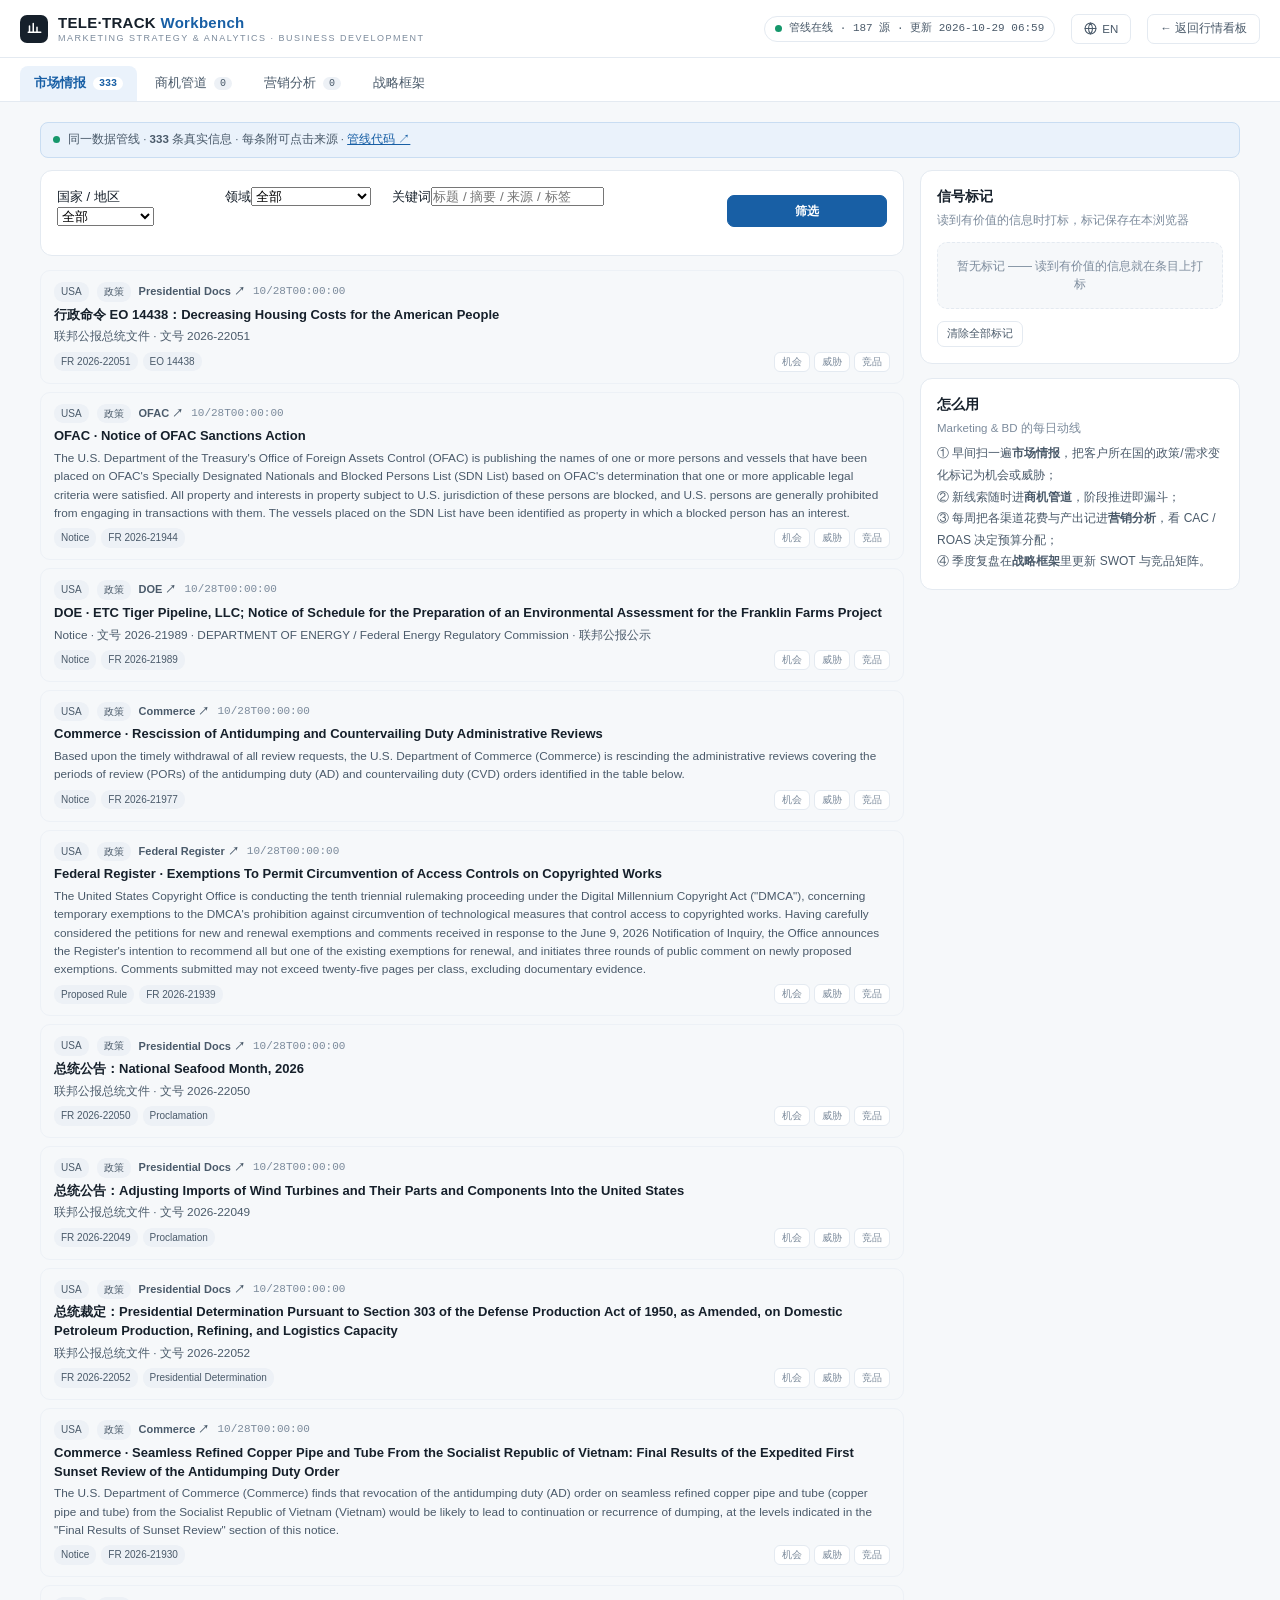
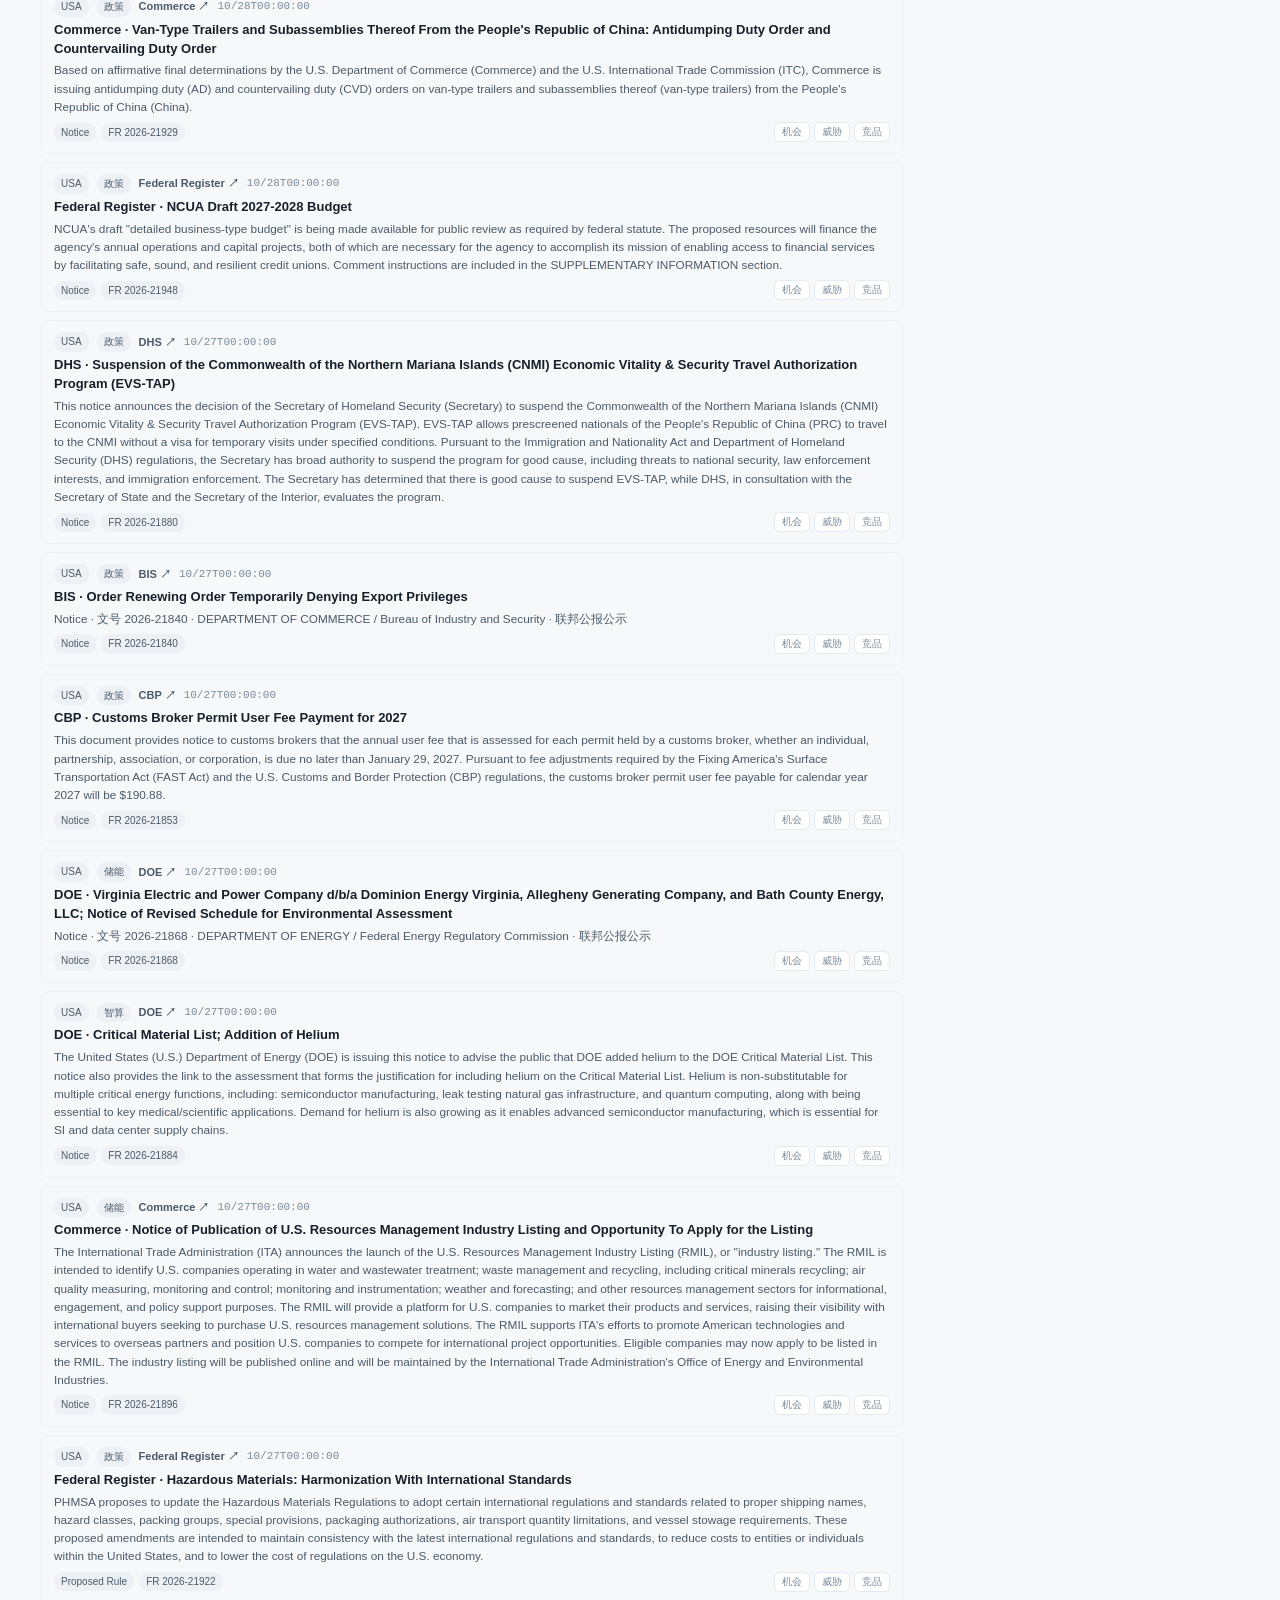
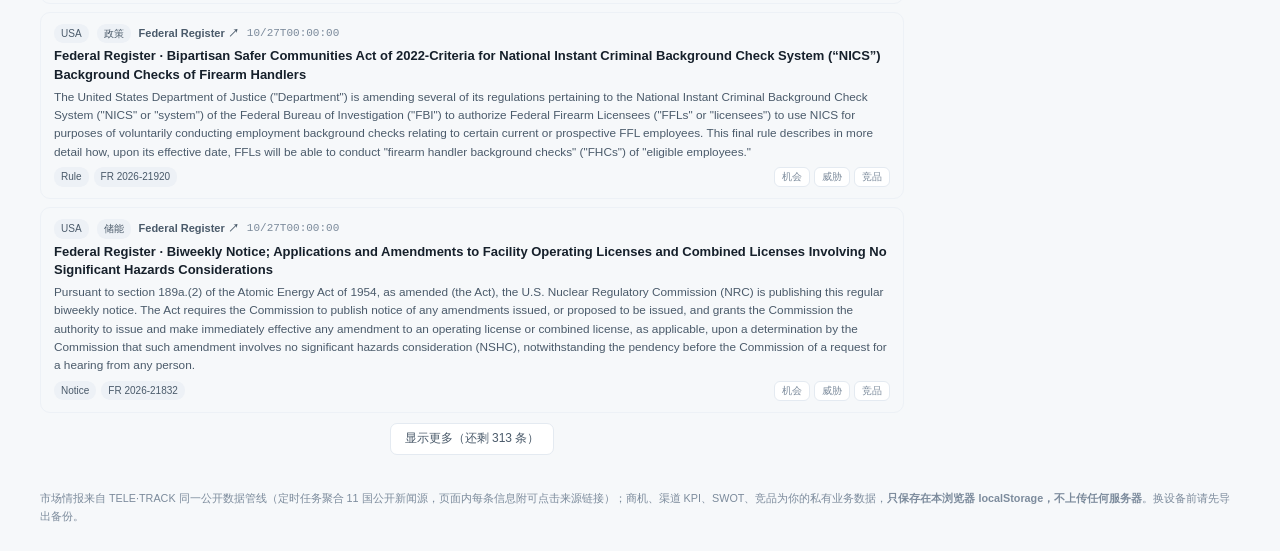
==== commit 5a6dd1fe: "update workbench.html (real-source data pipeline)" ====
--- a/workbench.html
+++ b/workbench.html
@@ -35,8 +35,9 @@
 .live-badge{display:flex;align-items:center;gap:7px;height:26px;padding:0 10px;border:1px solid var(--line);border-radius:20px;font-size:11px;color:var(--ink-2);font-family:var(--mono);background:var(--panel)}
 .live-dot{width:7px;height:7px;border-radius:50%;background:var(--up);position:relative}
 .live-dot.ok{background:var(--down)}
-.back-btn{height:30px;padding:0 12px;border:1px solid var(--line);border-radius:7px;background:var(--panel);cursor:pointer;font-size:11.5px;color:var(--ink-2);text-decoration:none;display:inline-flex;align-items:center;gap:5px;transition:all .12s}
+.back-btn{height:30px;padding:0 12px;border:1px solid var(--line);border-radius:7px;background:var(--panel);cursor:pointer;font-size:11.5px;color:var(--ink-2);text-decoration:none;display:inline-flex;align-items:center;gap:5px;transition:all .12s;font-family:var(--sans)}
 .back-btn:hover{border-color:var(--accent-line);color:var(--accent)}
+.back-btn svg{width:13px;height:13px}
 /* ---------- tabs ---------- */
 .tabs{display:flex;gap:4px;background:var(--panel);border-bottom:1px solid var(--line);padding:8px 20px 0;position:sticky;top:58px;z-index:25}
 .tab{border:none;background:none;cursor:pointer;font-size:12.8px;color:var(--ink-2);padding:9px 14px;border-radius:8px 8px 0 0;font-family:var(--sans);transition:all .12s;display:flex;align-items:center;gap:7px}
@@ -79,6 +80,9 @@
 .st-won{background:#E7F3EE;color:var(--down)}
 .st-lost{background:#FBEAEA;color:var(--up)}
 .empty{padding:28px 16px;text-align:center;color:var(--ink-3);font-size:12px;border:1px dashed var(--line);border-radius:10px;background:var(--bg)}
+.due{font-family:var(--mono);font-size:10.8px;color:var(--ink-3)}
+.due.overdue{color:var(--up);font-weight:700}
+.due.today{color:var(--amber);font-weight:700}
 /* ---------- funnel ---------- */
 .funnel{display:flex;flex-direction:column;gap:6px;margin-top:4px}
 .funnel-row{display:flex;align-items:center;gap:8px;font-size:11.5px}
@@ -126,6 +130,12 @@
 .sig-op{background:#E7F3EE;color:var(--down)}
 .sig-th{background:#FBEAEA;color:var(--up)}
 .sig-cm{background:var(--purple-soft);color:var(--purple)}
+/* ---------- competitor signal stream ---------- */
+.csig-item{border-bottom:1px solid var(--line-2);padding:8px 2px;font-size:11.8px;line-height:1.5}
+.csig-item:last-child{border-bottom:none}
+.csig-item a{color:var(--ink);text-decoration:none;font-weight:600}
+.csig-item a:hover{color:var(--accent)}
+.csig-item .m{font-size:10.5px;color:var(--ink-3);font-family:var(--mono)}
 /* ---------- swot ---------- */
 .swot{display:grid;grid-template-columns:1fr 1fr;gap:10px}
 @media(max-width:720px){.swot{grid-template-columns:1fr}}
@@ -153,15 +163,16 @@
       </div>
     </div>
     <div class="top-spacer"></div>
-    <div class="live-badge" id="feedBadge"><span class="live-dot" id="feedDot"></span><span id="feedText">数据加载中…</span></div>
-    <a class="back-btn" href="./index.html">← 返回行情看板</a>
+    <div class="live-badge" id="feedBadge"><span class="live-dot" id="feedDot"></span><span id="feedText" data-i18n="feed_loading">数据加载中…</span></div>
+    <button class="back-btn" id="langBtn" title="Language"><svg viewBox="0 0 24 24" fill="none" stroke="currentColor" stroke-width="2" stroke-linecap="round"><circle cx="12" cy="12" r="10"/><path d="M2 12h20M12 2a15.3 15.3 0 0 1 0 20M12 2a15.3 15.3 0 0 0 0 20"/></svg><span id="langLabel">EN</span></button>
+    <a class="back-btn" href="./index.html" data-i18n="back">← 返回行情看板</a>
   </header>
 
   <nav class="tabs" id="tabs">
-    <button class="tab active" data-view="intel">市场情报 <span class="cnt" id="cIntel">–</span></button>
-    <button class="tab" data-view="leads">商机管道 <span class="cnt" id="cLeads">0</span></button>
-    <button class="tab" data-view="mkt">营销分析 <span class="cnt" id="cMkt">0</span></button>
-    <button class="tab" data-view="strategy">战略框架</button>
+    <button class="tab active" data-view="intel"><span data-i18n="tab_intel">市场情报</span> <span class="cnt" id="cIntel">–</span></button>
+    <button class="tab" data-view="leads"><span data-i18n="tab_leads">商机管道</span> <span class="cnt" id="cLeads">0</span></button>
+    <button class="tab" data-view="mkt"><span data-i18n="tab_mkt">营销分析</span> <span class="cnt" id="cMkt">0</span></button>
+    <button class="tab" data-view="strategy" data-i18n="tab_strategy">战略框架</button>
   </nav>
 
   <main class="page">
@@ -173,14 +184,17 @@
         <div>
           <div class="card" style="margin-bottom:14px">
             <div class="filters">
-              <div><label>国家 / 地区</label><select id="fCn"><option value="">全部</option></select></div>
-              <div><label>领域</label><select id="fT">
-                <option value="">全部</option><option value="lithium">锂电 Lithium</option>
-                <option value="aidc">智算 AIDC</option><option value="telecom">通信 Telecom</option>
-                <option value="energy">储能能源 Energy</option><option value="trade">贸易政策 Trade</option>
-                <option value="pfe">政策监管 Policy</option></select></div>
-              <div style="grid-column:span 2"><label>关键词</label><input id="fQ" placeholder="标题 / 摘要 / 来源 / 标签"></div>
-              <div style="display:flex;align-items:flex-end"><button class="btn primary" id="fGo" style="width:100%;justify-content:center">筛选</button></div>
+              <div><label data-i18n="f_country">国家 / 地区</label><select id="fCn"><option value="">&nbsp;</option></select></div>
+              <div><label data-i18n="f_sector">领域</label><select id="fT">
+                <option value="" data-i18n="s_all">全部</option>
+                <option value="lithium" data-i18n="s_lithium">锂电 Lithium</option>
+                <option value="aidc" data-i18n="s_aidc">智算 AIDC</option>
+                <option value="telecom" data-i18n="s_telecom">通信 Telecom</option>
+                <option value="energy" data-i18n="s_energy">储能能源 Energy</option>
+                <option value="trade" data-i18n="s_trade">贸易政策 Trade</option>
+                <option value="pfe" data-i18n="s_pfe">政策监管 Policy</option></select></div>
+              <div style="grid-column:span 2"><label data-i18n="f_kw">关键词</label><input id="fQ" data-i18n-ph="f_kw_ph" placeholder="标题 / 摘要 / 来源 / 标签"></div>
+              <div style="display:flex;align-items:flex-end"><button class="btn primary" id="fGo" style="width:100%;justify-content:center" data-i18n="f_go">筛选</button></div>
             </div>
           </div>
           <div id="newsList"><div class="empty">加载中…</div></div>
@@ -188,20 +202,15 @@
         </div>
         <div>
           <div class="card">
-            <h2>信号标记</h2>
-            <div class="sub">读到有价值的信息时打标，标记保存在本浏览器</div>
+            <h2 data-i18n="sig_h">信号标记</h2>
+            <div class="sub" data-i18n="sig_sub">读到有价值的信息时打标，标记保存在本浏览器</div>
             <div class="bars" id="sigSummary"></div>
-            <div style="margin-top:12px"><button class="btn sm" id="sigClear">清除全部标记</button></div>
+            <div style="margin-top:12px"><button class="btn sm" id="sigClear" data-i18n="sig_clear">清除全部标记</button></div>
           </div>
           <div class="card" style="margin-top:14px">
-            <h2>怎么用</h2>
-            <div class="sub" style="margin-bottom:6px">Marketing & BD 的每日动线</div>
-            <div style="font-size:12px;color:var(--ink-2);line-height:1.8">
-              ① 早间扫一遍<b>市场情报</b>，把客户所在国的政策/需求变化标记为机会或威胁；<br>
-              ② 新线索随时进<b>商机管道</b>，阶段推进即漏斗；<br>
-              ③ 每周把各渠道花费与产出记进<b>营销分析</b>，看 CAC / ROAS 决定预算分配；<br>
-              ④ 季度复盘在<b>战略框架</b>里更新 SWOT 与竞品矩阵。
-            </div>
+            <h2 data-i18n="how_h">怎么用</h2>
+            <div class="sub" style="margin-bottom:6px" data-i18n="how_sub">Marketing & BD 的每日动线</div>
+            <div style="font-size:12px;color:var(--ink-2);line-height:1.8" data-i18n-html="how_body">① 早间扫一遍<b>市场情报</b>，把客户所在国的政策/需求变化标记为机会或威胁；<br>② 新线索随时进<b>商机管道</b>，阶段推进即漏斗；<br>③ 每周把各渠道花费与产出记进<b>营销分析</b>，看 CAC / ROAS 决定预算分配；<br>④ 季度复盘在<b>战略框架</b>里更新 SWOT 与竞品矩阵。</div>
           </div>
         </div>
       </div>
@@ -209,44 +218,46 @@
 
     <!-- ============ 2. 商机管道 ============ -->
     <section class="view" id="v-leads">
-      <div class="hint"><b>数据存在哪？</b>仅保存在<b>本浏览器</b>（localStorage），不会上传任何服务器；换电脑或清浏览器缓存前请先「导出备份」。</div>
+      <div class="hint" data-i18n-html="hint_leads"><b>数据存在哪？</b>仅保存在<b>本浏览器</b>（localStorage），不会上传任何服务器；换电脑或清浏览器缓存前请先「导出备份」。</div>
       <div class="grid2">
         <div>
           <div class="card" style="margin-bottom:14px">
-            <h2>新增商机</h2>
+            <h2 data-i18n="lead_h">新增商机</h2>
             <div class="frm" style="margin-top:10px">
-              <div style="grid-column:span 2"><label>公司 / 客户 *</label><input id="lCompany" placeholder="例：Alstrom Grid AB"></div>
-              <div><label>国家 / 地区</label><input id="lCountry" placeholder="例：Sweden"></div>
-              <div><label>领域</label><select id="lSector">
-                <option>锂电</option><option>智算/AIDC</option><option>通信</option>
-                <option>储能/能源</option><option>其他</option></select></div>
-              <div><label>阶段</label><select id="lStage">
-                <option value="lead">潜客</option><option value="qual">已合格</option>
-                <option value="prop">方案报价</option><option value="won">已成交</option>
-                <option value="lost">已流失</option></select></div>
-              <div><label>预估金额（万 $）</label><input id="lValue" type="number" min="0" step="0.1" placeholder="0"></div>
-              <div style="grid-column:span 2"><label>下一步行动</label><input id="lNext" placeholder="例：发送样本方案，跟进人 CTO"></div>
-              <div style="grid-column:span 4"><label>备注</label><input id="lNote" placeholder="决策链、竞争者、时间窗…"></div>
-              <div style="display:flex;align-items:flex-end"><button class="btn primary" id="lAdd" style="width:100%;justify-content:center">＋ 添加</button></div>
+              <div style="grid-column:span 2"><label data-i18n="l_company">公司 / 客户 *</label><input id="lCompany" data-i18n-ph="l_company_ph" placeholder="例：Alstrom Grid AB"></div>
+              <div><label data-i18n="l_country">国家 / 地区</label><select id="lCountry"><option value="">&nbsp;</option></select></div>
+              <div><label data-i18n="l_sector">领域</label><select id="lSector">
+                <option data-i18n="l_s_lithium">锂电</option><option data-i18n="l_s_aidc">智算/AIDC</option>
+                <option data-i18n="l_s_telecom">通信</option><option data-i18n="l_s_energy">储能/能源</option>
+                <option data-i18n="l_s_other">其他</option></select></div>
+              <div><label data-i18n="l_stage">阶段</label><select id="lStage">
+                <option value="lead" data-i18n="st_lead">潜客</option><option value="qual" data-i18n="st_qual">已合格</option>
+                <option value="prop" data-i18n="st_prop">方案报价</option><option value="won" data-i18n="st_won">已成交</option>
+                <option value="lost" data-i18n="st_lost">已流失</option></select></div>
+              <div><label data-i18n="l_value">预估金额（万 $）</label><input id="lValue" type="number" min="0" step="0.1" placeholder="0"></div>
+              <div><label data-i18n="l_due">跟进日期</label><input id="lDue" type="date"></div>
+              <div style="grid-column:span 2"><label data-i18n="l_next">下一步行动</label><input id="lNext" data-i18n-ph="l_next_ph" placeholder="例：发送样本方案，跟进人 CTO"></div>
+              <div style="grid-column:span 4"><label data-i18n="l_note">备注</label><input id="lNote" data-i18n-ph="l_note_ph" placeholder="决策链、竞争者、时间窗…"></div>
+              <div style="display:flex;align-items:flex-end"><button class="btn primary" id="lAdd" style="width:100%;justify-content:center" data-i18n="l_add">＋ 添加</button></div>
             </div>
           </div>
           <div class="card">
             <div style="display:flex;align-items:center;gap:10px;margin-bottom:10px">
-              <h2 style="margin:0">商机列表</h2><span style="flex:1"></span>
-              <button class="btn sm" id="lCsv">导出 CSV</button>
+              <h2 style="margin:0" data-i18n="lead_list">商机列表</h2><span style="flex:1"></span>
+              <button class="btn sm" id="lCsv" data-i18n="csv_btn">导出 CSV</button>
             </div>
             <div id="leadsWrap"></div>
           </div>
         </div>
         <div>
           <div class="card">
-            <h2>管道漏斗</h2>
-            <div class="sub">按阶段统计数量与金额（万 $）</div>
+            <h2 data-i18n="funnel_h">管道漏斗</h2>
+            <div class="sub" data-i18n="funnel_sub">按阶段统计数量与金额（万 $）</div>
             <div class="funnel" id="funnel"></div>
           </div>
           <div class="card" style="margin-top:14px">
-            <h2>管道健康度</h2>
-            <div class="sub">基于当前录入的商机</div>
+            <h2 data-i18n="health_h">管道健康度</h2>
+            <div class="sub" data-i18n="health_sub">基于当前录入的商机</div>
             <div class="kpis" style="grid-template-columns:1fr 1fr" id="leadKpis"></div>
           </div>
         </div>
@@ -255,40 +266,49 @@
 
     <!-- ============ 3. 营销分析 ============ -->
     <section class="view" id="v-mkt">
-      <div class="hint"><b>怎么记？</b>每个渠道每个周期记一行：花费、线索、转化、收入 → 自动算 <b>CAC</b>（单个线索成本）、<b>转化率</b>、<b>ROAS</b>（每 1 元花费带来多少收入）。数据同样只存在本浏览器。</div>
+      <div class="hint" data-i18n-html="hint_mkt"><b>怎么记？</b>每个渠道每个周期记一行：花费、线索、转化、收入 → 自动算 <b>CAC</b>（单个线索成本）、<b>转化率</b>、<b>ROAS</b>（每 1 元花费带来多少收入）。数据同样只存在本浏览器。</div>
       <div class="kpis" id="mktKpis"></div>
       <div class="grid2">
         <div>
           <div class="card" style="margin-bottom:14px">
-            <h2>录入渠道数据</h2>
+            <h2 data-i18n="m_h">录入渠道数据</h2>
             <div class="frm" style="margin-top:10px">
-              <div><label>渠道 *</label><input id="mChannel" placeholder="例：LinkedIn 广告"></div>
-              <div><label>周期</label><input id="mPeriod" placeholder="例：2026-10"></div>
-              <div><label>花费（¥）*</label><input id="mSpend" type="number" min="0" step="1"></div>
-              <div><label>线索数</label><input id="mLeads" type="number" min="0" step="1"></div>
-              <div><label>转化数</label><input id="mConv" type="number" min="0" step="1"></div>
-              <div><label>收入（¥）</label><input id="mRev" type="number" min="0" step="1"></div>
-              <div style="display:flex;align-items:flex-end"><button class="btn primary" id="mAdd" style="width:100%;justify-content:center">＋ 记录</button></div>
+              <div><label data-i18n="m_channel">渠道 *</label><input id="mChannel" data-i18n-ph="m_channel_ph" placeholder="例：LinkedIn 广告"></div>
+              <div><label data-i18n="m_period">周期</label><input id="mPeriod" data-i18n-ph="m_period_ph" placeholder="例：2026-10"></div>
+              <div><label data-i18n="m_spend">花费（¥）*</label><input id="mSpend" type="number" min="0" step="1"></div>
+              <div><label data-i18n="m_leads">线索数</label><input id="mLeads" type="number" min="0" step="1"></div>
+              <div><label data-i18n="m_conv">转化数</label><input id="mConv" type="number" min="0" step="1"></div>
+              <div><label data-i18n="m_rev">收入（¥）</label><input id="mRev" type="number" min="0" step="1"></div>
+              <div style="display:flex;align-items:flex-end"><button class="btn primary" id="mAdd" style="width:100%;justify-content:center" data-i18n="m_add">＋ 记录</button></div>
             </div>
           </div>
           <div class="card">
             <div style="display:flex;align-items:center;gap:10px;margin-bottom:10px">
-              <h2 style="margin:0">渠道明细</h2><span style="flex:1"></span>
-              <button class="btn sm" id="mCsv">导出 CSV</button>
+              <h2 style="margin:0" data-i18n="m_list">渠道明细</h2><span style="flex:1"></span>
+              <button class="btn sm" id="mCsv" data-i18n="csv_btn2">导出 CSV</button>
             </div>
             <div id="mktWrap"></div>
           </div>
         </div>
         <div>
           <div class="card">
-            <h2>预算分布</h2>
-            <div class="sub">各渠道花费占比</div>
+            <h2 data-i18n="budget_h">预算分布</h2>
+            <div class="sub" data-i18n="budget_sub">各渠道花费占比</div>
             <div class="bars" id="budgetBars"></div>
           </div>
           <div class="card" style="margin-top:14px">
-            <h2>效率对比</h2>
-            <div class="sub">ROAS（投入产出比）排序</div>
+            <h2 data-i18n="roas_h">效率对比</h2>
+            <div class="sub" data-i18n="roas_sub">ROAS（投入产出比）排序</div>
             <div class="bars" id="roasBars"></div>
+          </div>
+          <div class="card" style="margin-top:14px">
+            <h2 data-i18n="goals_h">本月目标</h2>
+            <div class="sub" data-i18n="goals_sub">设定当月目标，KPI 卡自动显示达成率</div>
+            <div class="frm" style="grid-template-columns:1fr 1fr">
+              <div><label data-i18n="g_leads">线索目标</label><input id="gLeads" type="number" min="0" step="1"></div>
+              <div><label data-i18n="g_rev">收入目标（¥）</label><input id="gRev" type="number" min="0" step="100"></div>
+            </div>
+            <div style="font-size:10.5px;color:var(--ink-3)" data-i18n="goals_note">按渠道记录里的「周期」自动汇总当月（YYYY-MM）实际值。</div>
           </div>
         </div>
       </div>
@@ -296,65 +316,67 @@
 
     <!-- ============ 4. 战略框架 ============ -->
     <section class="view" id="v-strategy">
-      <div class="hint">SWOT 与竞品矩阵即时保存在本浏览器；<b>导出 Markdown</b> 可直接贴进周报或方案。</div>
+      <div class="hint" data-i18n-html="hint_str">SWOT 与竞品矩阵即时保存在本浏览器；<b>导出 Markdown</b> 可直接贴进周报或方案。</div>
       <div class="grid2">
         <div>
           <div class="card">
             <div style="display:flex;align-items:center;gap:10px;margin-bottom:10px">
               <h2 style="margin:0">SWOT</h2><span style="flex:1"></span>
-              <button class="btn sm" id="swotSave">保存</button>
-              <button class="btn sm" id="swotMd">导出 Markdown</button>
+              <button class="btn sm" id="swotSave" data-i18n="swot_save">保存</button>
+              <button class="btn sm" id="swotMd" data-i18n="swot_md">导出 Markdown</button>
             </div>
             <div class="swot">
-              <div class="cell s"><h3>S · Strengths 优势</h3><textarea id="swS" placeholder="每行一条，例：本地化服务响应 24h 内"></textarea></div>
-              <div class="cell w"><h3>W · Weaknesses 劣势</h3><textarea id="swW" placeholder="每行一条，例：品牌在当地认知度低"></textarea></div>
-              <div class="cell o"><h3>O · Opportunities 机会</h3><textarea id="swO" placeholder="每行一条，例：美国储能 232 调查利好非中国供应链"></textarea></div>
-              <div class="cell t"><h3>T · Threats 威胁</h3><textarea id="swT" placeholder="每行一条，例：关税上调压缩出口毛利 8-12%"></textarea></div>
+              <div class="cell s"><h3 data-i18n="sw_s">S · Strengths 优势</h3><textarea id="swS" data-i18n-ph="sw_s_ph" placeholder="每行一条，例：本地化服务响应 24h 内"></textarea></div>
+              <div class="cell w"><h3 data-i18n="sw_w">W · Weaknesses 劣势</h3><textarea id="swW" data-i18n-ph="sw_w_ph" placeholder="每行一条，例：品牌在当地认知度低"></textarea></div>
+              <div class="cell o"><h3 data-i18n="sw_o">O · Opportunities 机会</h3><textarea id="swO" data-i18n-ph="sw_o_ph" placeholder="每行一条，例：美国储能 232 调查利好非中国供应链"></textarea></div>
+              <div class="cell t"><h3 data-i18n="sw_t">T · Threats 威胁</h3><textarea id="swT" data-i18n-ph="sw_t_ph" placeholder="每行一条，例：关税上调压缩出口毛利 8-12%"></textarea></div>
             </div>
           </div>
           <div class="card" style="margin-top:14px">
-            <h2>竞品矩阵</h2>
-            <div class="sub">威胁度 1（可忽略）– 5（正面强敌），按威胁度排序</div>
+            <h2 data-i18n="comp_h">竞品矩阵</h2>
+            <div class="sub" data-i18n="comp_sub">威胁度 1（可忽略）– 5（正面强敌），按威胁度排序</div>
             <div class="frm" style="margin-top:10px">
-              <div><label>竞品 *</label><input id="cpName" placeholder="公司名"></div>
-              <div><label>国家 / 地区</label><input id="cpCn" placeholder="例：China"></div>
-              <div style="grid-column:span 2"><label>定位一句话</label><input id="cpPos" placeholder="例：800G 光模块价格屠夫，主攻北美 hyperscaler"></div>
-              <div><label>威胁度</label><select id="cpThreat"><option value="1">1</option><option value="2">2</option><option value="3">3</option><option value="4">4</option><option value="5">5</option></select></div>
-              <div style="display:flex;align-items:flex-end"><button class="btn primary" id="cpAdd" style="width:100%;justify-content:center">＋ 添加</button></div>
-              <div style="grid-column:span 5"><label>备注</label><input id="cpNote" placeholder="产品线、价格带、打法…"></div>
+              <div><label data-i18n="cp_name">竞品 *</label><input id="cpName" data-i18n-ph="cp_name_ph" placeholder="公司名"></div>
+              <div><label data-i18n="cp_cn">国家 / 地区</label><select id="cpCn"><option value="">&nbsp;</option></select></div>
+              <div style="grid-column:span 2"><label data-i18n="cp_pos">定位一句话</label><input id="cpPos" data-i18n-ph="cp_pos_ph" placeholder="例：800G 光模块价格屠夫，主攻北美 hyperscaler"></div>
+              <div><label data-i18n="cp_threat">威胁度</label><select id="cpThreat"><option value="1">1</option><option value="2">2</option><option value="3">3</option><option value="4">4</option><option value="5">5</option></select></div>
+              <div style="display:flex;align-items:flex-end"><button class="btn primary" id="cpAdd" style="width:100%;justify-content:center" data-i18n="cp_add">＋ 添加</button></div>
+              <div style="grid-column:span 5"><label data-i18n="cp_note">备注</label><input id="cpNote" data-i18n-ph="cp_note_ph" placeholder="产品线、价格带、打法…"></div>
             </div>
             <div id="compWrap"></div>
           </div>
         </div>
         <div>
           <div class="card">
-            <h2>备份与迁移</h2>
-            <div class="sub">商机 / 渠道 / SWOT / 竞品 / 信号，一键打包</div>
+            <h2 data-i18n="csig_h">竞品信号流</h2>
+            <div class="sub" data-i18n="csig_sub">你在市场情报里标记为「竞品」的条目会自动汇总到这里</div>
+            <div id="compSignals"></div>
+          </div>
+          <div class="card" style="margin-top:14px">
+            <h2 data-i18n="bk_h">备份与迁移</h2>
+            <div class="sub" data-i18n="bk_sub">商机 / 渠道 / SWOT / 竞品 / 信号，一键打包</div>
             <div style="display:flex;flex-direction:column;gap:8px;align-items:stretch">
-              <button class="btn" id="bkExport">⬇ 导出全部数据（JSON）</button>
-              <label class="btn" style="justify-content:center;cursor:pointer">⬆ 导入备份（JSON）<input type="file" id="bkImport" accept=".json,application/json" style="display:none"></label>
-            </div>
-            <div class="sub" style="margin-top:12px">上次修改：<span id="lastSaved">–</span></div>
+              <button class="btn" id="bkExport" data-i18n="bk_export">⬇ 导出全部数据（JSON）</button>
+              <label class="btn" style="justify-content:center;cursor:pointer"><span data-i18n="bk_import">⬆ 导入备份（JSON）</span><input type="file" id="bkImport" accept=".json,application/json" style="display:none"></label>
+            </div>
+            <div class="sub" style="margin-top:12px"><span data-i18n="bk_last">上次修改：</span><span id="lastSaved">–</span></div>
           </div>
           <div class="card" style="margin-top:14px">
-            <h2>定价速算</h2>
-            <div class="sub">毛利结构速查：目标毛利率 → 最低报价</div>
+            <h2 data-i18n="p_h">定价速算</h2>
+            <div class="sub" data-i18n="p_sub">毛利结构速查：目标毛利率 → 最低报价</div>
             <div class="frm">
-              <div><label>成本（¥）</label><input id="pCost" type="number" min="0" step="0.01"></div>
-              <div><label>目标毛利率 %</label><input id="pMargin" type="number" min="0" max="95" step="1" placeholder="30"></div>
+              <div><label data-i18n="p_cost">成本（¥）</label><input id="pCost" type="number" min="0" step="0.01"></div>
+              <div><label data-i18n="p_margin">目标毛利率 %</label><input id="pMargin" type="number" min="0" max="95" step="1" placeholder="30"></div>
             </div>
             <div style="font-family:var(--mono);font-size:15px;font-weight:700" id="pOut">—</div>
-            <div style="font-size:10.5px;color:var(--ink-3);margin-top:3px">最低报价 = 成本 ÷（1 − 毛利率）· 加价率口径为 成本 ×(1+markup)，别混用</div>
+            <div style="font-size:10.5px;color:var(--ink-3);margin-top:3px" data-i18n="p_note">最低报价 = 成本 ÷（1 − 毛利率）· 加价率口径为 成本 ×(1+markup)，别混用</div>
           </div>
         </div>
       </div>
     </section>
   </main>
 
-  <footer class="footer">
-    市场情报来自 TELE·TRACK 同一公开数据管线（定时任务聚合 11 国公开新闻源，页面内每条信息附可点击来源链接）；
-    商机、渠道 KPI、SWOT、竞品为你的私有业务数据，<b>只保存在本浏览器 localStorage，不上传任何服务器</b>。换设备前请先导出备份。
-  </footer>
+  <footer class="footer" data-i18n-html="footer">市场情报来自 TELE·TRACK 同一公开数据管线（定时任务聚合 11 国公开新闻源，页面内每条信息附可点击来源链接）；商机、渠道 KPI、SWOT、竞品为你的私有业务数据，<b>只保存在本浏览器 localStorage，不上传任何服务器</b>。换设备前请先导出备份。</footer>
 </div>
 <div class="toast" id="toast"></div>
 
@@ -372,12 +394,153 @@
 function today(){var d=new Date();return d.getFullYear()+'-'+String(d.getMonth()+1).padStart(2,'0')+'-'+String(d.getDate()).padStart(2,'0')}
 function stamp(){var d=new Date();return today()+' '+String(d.getHours()).padStart(2,'0')+':'+String(d.getMinutes()).padStart(2,'0')}
 function dl(name,text,mime){var b=new Blob(['\ufeff'+text],{type:mime||'text/plain;charset=utf-8'});var a=document.createElement('a');a.href=URL.createObjectURL(b);a.download=name;document.body.appendChild(a);a.click();setTimeout(function(){URL.revokeObjectURL(a.href);a.remove()},300)}
+/* ================= language (shared with the dashboard: tl_lang) ================= */
+/* [zh, en] — the dashboard persists its toggle at the same key, so the two
+   pages always open in the language the visitor last chose */
+var LANG='zh';
+try{if(localStorage.getItem('tl_lang')==='en')LANG='en'}catch(e){}
+var I18N={
+  feed_loading:['数据加载中…','Loading feed…'],
+  back:['← 返回行情看板','← Back to Dashboard'],
+  tab_intel:['市场情报','Market Intel'],tab_leads:['商机管道','Pipeline'],
+  tab_mkt:['营销分析','Marketing'],tab_strategy:['战略框架','Strategy'],
+  f_country:['国家 / 地区','Country / region'],f_sector:['领域','Sector'],f_kw:['关键词','Keyword'],
+  f_kw_ph:['标题 / 摘要 / 来源 / 标签','title / summary / source / tag'],f_go:['筛选','Apply'],f_all:['全部','All'],
+  s_lithium:['锂电 Lithium','Lithium battery'],s_aidc:['智算 AIDC','AIDC / AI data centers'],
+  s_telecom:['通信 Telecom','Telecom'],s_energy:['储能能源 Energy','Energy storage'],
+  s_trade:['贸易政策 Trade','Trade policy'],s_pfe:['政策监管 Policy','Policy & regulation'],
+  sig_h:['信号标记','Signal marks'],sig_sub:['读到有价值的信息时打标，标记保存在本浏览器','Mark valuable items — marks are kept in this browser'],
+  sig_clear:['清除全部标记','Clear all marks'],
+  sig_op:['机会','Opportunity'],sig_th:['威胁','Threat'],sig_cm:['竞品','Competitor'],
+  sig_none:['暂无标记 —— 读到有价值的信息就在条目上打标','No marks yet — tag items as you read them'],
+  how_h:['怎么用','How to use'],how_sub:['Marketing & BD 的每日动线','The daily Marketing & BD routine'],
+  how_body:['① 早间扫一遍<b>市场情报</b>，把客户所在国的政策/需求变化标记为机会或威胁；<br>② 新线索随时进<b>商机管道</b>，阶段推进即漏斗；<br>③ 每周把各渠道花费与产出记进<b>营销分析</b>，看 CAC / ROAS 决定预算分配；<br>④ 季度复盘在<b>战略框架</b>里更新 SWOT 与竞品矩阵。',
+    '① Scan <b>Market Intel</b> each morning; tag policy/demand shifts in your client countries as opportunities or threats.<br>② Drop new leads into the <b>Pipeline</b> — stage moves build the funnel.<br>③ Log weekly channel spend and returns under <b>Marketing</b>; CAC / ROAS drives budget.<br>④ Quarterly, refresh the SWOT and competitor matrix under <b>Strategy</b>.'],
+  news_empty:['没有符合条件的信息 —— 换个关键词或放宽国家/领域试试。','No matching items — try another keyword or widen the country/sector filters.'],
+  news_loading:['加载中…','Loading…'],
+  news_offline:['无法加载 data/news.json —— 请从行情看板同目录访问本页，或稍后重试。','Cannot load data/news.json — open this page from the dashboard directory, or retry later.'],
+  hint_leads:['<b>数据存在哪？</b>仅保存在<b>本浏览器</b>（localStorage），不会上传任何服务器；换电脑或清浏览器缓存前请先「导出备份」。',
+    '<b>Where is the data?</b> Kept only in <b>this browser</b> (localStorage) — nothing is uploaded. Export a backup before switching devices or clearing the cache.'],
+  lead_h:['新增商机','New opportunity'],l_company:['公司 / 客户 *','Company / client *'],
+  l_company_ph:['例：Alstrom Grid AB','e.g. Alstrom Grid AB'],l_country:['国家 / 地区','Country / region'],
+  l_other:['其他','Other'],l_sector:['领域','Sector'],
+  l_s_lithium:['锂电','Lithium'],l_s_aidc:['智算/AIDC','AIDC'],l_s_telecom:['通信','Telecom'],
+  l_s_energy:['储能/能源','Energy'],l_s_other:['其他','Other'],
+  l_stage:['阶段','Stage'],st_lead:['潜客','Prospect'],st_qual:['已合格','Qualified'],
+  st_prop:['方案报价','Proposal'],st_won:['已成交','Won'],st_lost:['已流失','Lost'],
+  l_value:['预估金额（万 $）','Est. value ($10k)'],l_due:['跟进日期','Follow-up due'],
+  l_next:['下一步行动','Next action'],l_next_ph:['例：发送样本方案，跟进人 CTO','e.g. send sample proposal, follow up with CTO'],
+  l_note:['备注','Notes'],l_note_ph:['决策链、竞争者、时间窗…','decision chain, competitors, timing…'],
+  l_add:['＋ 添加','＋ Add'],lead_list:['商机列表','Pipeline'],csv_btn:['导出 CSV','Export CSV'],csv_btn2:['导出 CSV','Export CSV'],
+  funnel_h:['管道漏斗','Funnel'],funnel_sub:['按阶段统计数量与金额（万 $）','Count and value per stage ($10k)'],
+  health_h:['管道健康度','Pipeline health'],health_sub:['基于当前录入的商机','Based on the deals you logged'],
+  k_open:['在途商机','Open deals'],k_pipe:['在途金额','Open value'],k_won:['已成交','Won'],
+  k_winrate:['赢单率','Win rate'],k_follow:['待跟进','Due follow-ups'],
+  k_follow_d:['跟进日期已到、尚未成交/流失','follow-up date reached, deal still open'],
+  hint_mkt:['<b>怎么记？</b>每个渠道每个周期记一行：花费、线索、转化、收入 → 自动算 <b>CAC</b>（单个线索成本）、<b>转化率</b>、<b>ROAS</b>（每 1 元花费带来多少收入）。数据同样只存在本浏览器。',
+    '<b>How to log:</b> one row per channel per period — spend, leads, conversions, revenue → <b>CAC</b>, conversion rate and <b>ROAS</b> compute automatically. Data stays in this browser.'],
+  m_h:['录入渠道数据','Log channel data'],m_channel:['渠道 *','Channel *'],m_channel_ph:['例：LinkedIn 广告','e.g. LinkedIn ads'],
+  m_period:['周期','Period'],m_period_ph:['例：2026-10','e.g. 2026-10'],
+  m_spend:['花费（¥）*','Spend (¥)*'],m_leads:['线索数','Leads'],m_conv:['转化数','Conversions'],
+  m_rev:['收入（¥）','Revenue (¥)'],m_add:['＋ 记录','＋ Log'],m_list:['渠道明细','Channel detail'],
+  budget_h:['预算分布','Budget split'],budget_sub:['各渠道花费占比','Spend share by channel'],
+  roas_h:['效率对比','Efficiency'],roas_sub:['ROAS（投入产出比）排序','Sorted by ROAS'],
+  goals_h:['本月目标','Monthly goals'],goals_sub:['设定当月目标，KPI 卡自动显示达成率','Set this month\'s targets — the KPI cards show attainment'],
+  g_leads:['线索目标','Lead goal'],g_rev:['收入目标（¥）','Revenue goal (¥)'],
+  goals_note:['按渠道记录里的「周期」自动汇总当月（YYYY-MM）实际值。','Actuals aggregate the rows whose period matches the current month (YYYY-MM).'],
+  k_spend:['总花费','Total spend'],k_leads:['总线索','Total leads'],k_rev:['总收入','Total revenue'],
+  k_roas:['整体 ROAS','Blended ROAS'],roas_pos:['投入产出为正','Return is positive'],
+  roas_neg:['低于 1 · 渠道待优化','Below 1 — channels need work'],
+  k_mleads:['本月线索','Leads MTD'],k_mrev:['本月收入','Rev MTD'],
+  th_client:['客户','Client'],th_sector:['领域','Sector'],th_stage:['阶段','Stage'],
+  th_value:['金额(万$)','Value'],th_next:['下一步','Next'],th_added:['录入','Added'],
+  th_channel:['渠道','Channel'],th_spend:['花费¥','Spend ¥'],th_leads:['线索','Leads'],
+  th_conv:['转化','Conv'],th_revenue:['收入¥','Rev ¥'],th_cac:['CAC¥','CAC ¥'],
+  th_cvr:['转化率','CVR'],th_roas:['ROAS','ROAS'],th_name:['竞品','Competitor'],th_region:['地区','Region'],
+  th_pos:['定位','Positioning'],th_threat:['威胁','Threat'],th_note:['备注','Notes'],
+  total:['合计','Total'],del:['删','✕'],
+  empty_leads:['还没有商机 —— 从上面录入第一条，或从市场情报里发现机会后过来建线。','No opportunities yet — add the first one above, or come back after spotting a signal in Market Intel.'],
+  empty_mkt:['还没有渠道数据 —— 录入后这里自动算 CAC / 转化率 / ROAS。','No channel data yet — CAC / CVR / ROAS compute automatically once you log rows.'],
+  empty_comp:['还没有竞品记录','No competitors recorded'],
+  hint_str:['SWOT 与竞品矩阵即时保存在本浏览器；<b>导出 Markdown</b> 可直接贴进周报或方案。',
+    'SWOT and the competitor matrix save instantly in this browser; <b>Export Markdown</b> pastes straight into weekly reports.'],
+  swot_save:['保存','Save'],swot_md:['导出 Markdown','Export Markdown'],
+  sw_s:['S · Strengths 优势','S · Strengths'],sw_w:['W · Weaknesses 劣势','W · Weaknesses'],
+  sw_o:['O · Opportunities 机会','O · Opportunities'],sw_t:['T · Threats 威胁','T · Threats'],
+  sw_s_ph:['每行一条，例：本地化服务响应 24h 内','one per line, e.g. 24h local service response'],
+  sw_w_ph:['每行一条，例：品牌在当地认知度低','one per line, e.g. low brand awareness locally'],
+  sw_o_ph:['每行一条，例：美国储能 232 调查利好非中国供应链','one per line, e.g. US 232 probe favors non-China supply'],
+  sw_t_ph:['每行一条，例：关税上调压缩出口毛利 8-12%','one per line, e.g. tariff hike compresses margin 8-12%'],
+  comp_h:['竞品矩阵','Competitor matrix'],
+  comp_sub:['威胁度 1（可忽略）– 5（正面强敌），按威胁度排序','Threat 1 (negligible) – 5 (head-on rival), sorted by threat'],
+  cp_name:['竞品 *','Competitor *'],cp_name_ph:['公司名','Company'],cp_cn:['国家 / 地区','Country / region'],
+  cp_pos:['定位一句话','Positioning in one line'],cp_pos_ph:['例：800G 光模块价格屠夫，主攻北美 hyperscaler','e.g. 800G optics price fighter, chasing NA hyperscalers'],
+  cp_threat:['威胁度','Threat'],cp_add:['＋ 添加','＋ Add'],cp_note:['备注','Notes'],cp_note_ph:['产品线、价格带、打法…','product lines, price band, play…'],
+  csig_h:['竞品信号流','Competitor signals'],csig_sub:['你在市场情报里标记为「竞品」的条目会自动汇总到这里','Items you tag "Competitor" in Market Intel aggregate here automatically'],
+  csig_empty:['暂无竞品标记 —— 到市场情报里给竞品动态打标，这里会自动汇总','No competitor marks yet — tag items in Market Intel and they gather here'],
+  bk_h:['备份与迁移','Backup & migrate'],bk_sub:['商机 / 渠道 / SWOT / 竞品 / 信号，一键打包','Pipeline / channels / SWOT / competitors / marks in one file'],
+  bk_export:['⬇ 导出全部数据（JSON）','⬇ Export all data (JSON)'],bk_import:['⬆ 导入备份（JSON）','⬆ Import backup (JSON)'],
+  bk_last:['上次修改：','Last saved: '],
+  p_h:['定价速算','Pricing quick-math'],p_sub:['毛利结构速查：目标毛利率 → 最低报价','Margin check: target gross margin → floor price'],
+  p_cost:['成本（¥）','Cost (¥)'],p_margin:['目标毛利率 %','Target margin %'],
+  p_note:['最低报价 = 成本 ÷（1 − 毛利率）· 加价率口径为 成本 ×(1+markup)，别混用','Floor price = cost ÷ (1 − margin) · markup is cost ×(1+markup) — don\'t mix the two'],
+  footer:['市场情报来自 TELE·TRACK 同一公开数据管线（定时任务聚合 11 国公开新闻源，页面内每条信息附可点击来源链接）；商机、渠道 KPI、SWOT、竞品为你的私有业务数据，<b>只保存在本浏览器 localStorage，不上传任何服务器</b>。换设备前请先导出备份。',
+    'Market intel comes from the same TELE·TRACK public pipeline (a scheduled job aggregates public news from 11 countries; every row links to its source). Opportunities, channel KPIs, SWOT and competitors are your private business data — <b>kept only in this browser\'s localStorage, never uploaded</b>. Export a backup before switching devices.'],
+  t_feed_online:['管线在线','pipeline online'],t_src:['源','sources'],t_updated:['更新','updated'],
+  t_pipeline_note:['同一数据管线','Same data pipeline'],t_live_items:['条真实信息','live items'],
+  t_every_src:['每条附可点击来源','every row links to its source'],t_code:['管线代码 ↗','pipeline code ↗'],
+  t_offline:['数据源未连接 · 稍后重试','Feed offline · retrying later'],
+  t_more:['显示更多（还剩 ','Show more ('],
+  t_more2:[' 条）',' left)'],t_none_src:['源','sources'],
+  t_swot_saved:['SWOT 已保存','SWOT saved'],t_lead_added:['商机已录入','Opportunity added'],
+  t_need_company:['请填写公司 / 客户名','Enter a company / client name'],t_lead_del:['已删除','Deleted'],
+  t_mkt_added:['渠道数据已记录','Channel row logged'],t_need_channel:['请填写渠道与花费','Enter a channel and spend'],
+  t_no_export:['没有数据可导出','Nothing to export'],t_comp_added:['竞品已记录','Competitor recorded'],
+  t_need_comp:['请填写竞品名','Enter a competitor name'],t_cleared:['已清除全部信号标记','All signal marks cleared'],
+  t_bk_done:['备份已导出','Backup exported'],t_bk_fail:['导入失败：','Import failed: '],
+  t_bk_bad:['格式不对','bad format'],
+  t_bk_ok:function(a,b){return LANG==='en'?('Imported: '+a+' opportunities · '+b+' channel rows'):('导入成功：'+a+' 条商机 · '+b+' 条渠道数据')},
+  csv_leads_head:[['公司','国家','领域','阶段','金额万$','跟进日期','下一步','备注','录入日'],['Company','Country','Sector','Stage','Value ($10k)','Due','Next','Notes','Added']],
+  csv_mkt_head:[['渠道','周期','花费¥','线索','转化','收入¥','CAC¥','转化率%','ROAS'],['Channel','Period','Spend ¥','Leads','Conv','Rev ¥','CAC ¥','CVR %','ROAS']],
+  csv_sig:['信号标记','Signal marks'],
+};
+function t(k){
+  var e=I18N[k];if(!e)return k;
+  if(typeof e==='function')return e();
+  return LANG==='en'?e[1]:e[0];
+}
+function applyLang(){
+  document.documentElement.lang=LANG==='en'?'en':'zh-CN';
+  $('#langLabel').textContent=LANG==='en'?'中':'EN';
+  $$('[data-i18n]').forEach(function(el){var k=el.getAttribute('data-i18n');var e=I18N[k];if(e)el.textContent=t(k)});
+  $$('[data-i18n-html]').forEach(function(el){var k=el.getAttribute('data-i18n-html');var e=I18N[k];if(e)el.innerHTML=t(k)});
+  $$('[data-i18n-ph]').forEach(function(el){var k=el.getAttribute('data-i18n-ph');var e=I18N[k];if(e)el.placeholder=t(k)});
+  if(intelLoaded){
+    /* the feed badge and the intel note are composed from live data — re-express
+       them in the new language instead of leaving stale text after a toggle */
+    if(STATUS){
+      var meta=(STATUS&&STATUS.meta)||{};
+      var gen=meta.generated?meta.generated.slice(0,16).replace('T',' '):'';
+      var nSrc=meta.sources?meta.sources.length:'';
+      $('#feedText').textContent=t('t_feed_online')+' · '+nSrc+' '+t('t_src')+' · '+t('t_updated')+' '+gen;
+      $('#intelNote').innerHTML=t('t_pipeline_note')+' · <b>'+NEWS.length+'</b> '+t('t_live_items')+' · '+t('t_every_src')+' · <a href="https://github.com/gxr-163/tele-track" target="_blank" rel="noopener">'+t('t_code')+'</a>';
+    }else{
+      $('#feedText').textContent=t('t_offline');
+    }
+  }
+  renderAll();
+}
+$('#langBtn').addEventListener('click',function(){
+  LANG=LANG==='en'?'zh':'en';
+  try{localStorage.setItem('tl_lang',LANG)}catch(e){}
+  applyLang();
+});
 /* ================= storage ================= */
 var LS='wb_v1';
-var db={leads:[],channels:[],swot:{s:'',w:'',o:'',t:''},comp:[],signals:{},saved:null};
-try{var raw=localStorage.getItem(LS);if(raw){var j=JSON.parse(raw);if(j&&typeof j==='object')db=Object.assign(db,j)}}catch(e){}
-function save(){db.saved=stamp();try{localStorage.setItem(LS,JSON.stringify(db))}catch(e){toast('保存失败：浏览器存储已满？')}$('#lastSaved').textContent=db.saved}
-function touch(){save();renderLeads();renderMkt();renderStrategy();renderCounts()}
+var db={leads:[],channels:[],swot:{s:'',w:'',o:'',t:''},comp:[],signals:{},goals:{leads:'',rev:''},saved:null};
+try{var raw=localStorage.getItem(LS);if(raw){var j=JSON.parse(raw);if(j&&typeof j==='object')db=Object.assign(db,j)}if(!db.goals)db.goals={leads:'',rev:''}}catch(e){}
+function save(){db.saved=stamp();try{localStorage.setItem(LS,JSON.stringify(db))}catch(e){toast(LANG==='en'?'Save failed — browser storage full?':'保存失败：浏览器存储已满？')}$('#lastSaved').textContent=db.saved}
+function touch(){save();renderAll()}
 /* ================= tabs ================= */
 $$('#tabs .tab').forEach(function(b){b.addEventListener('click',function(){
   $$('#tabs .tab').forEach(function(x){x.classList.remove('active')});
@@ -389,41 +552,53 @@
   $('#cMkt').textContent=db.channels.length;
   var sig=Object.keys(db.signals).length;$('#cIntel').textContent=sig?('·'+sig):'–';
 }
+/* ================= countries (identical to the dashboard) ================= */
+/* Same 11-country universe as app.js COUNTRIES — dashboards and workbench
+   must never drift apart on what counts as a market. */
+var COUNTRIES=['USA','China','Germany','Japan','South Korea','Australia','UK','France','Netherlands','Sweden','Switzerland'];
+function fillCountrySelects(){
+  var opts='<option value="">&nbsp;</option>'+COUNTRIES.map(function(c){return '<option>'+esc(c)+'</option>'}).join('');
+  $('#lCountry').innerHTML=opts+'<option value="__other">'+t('l_other')+'</option>';
+  $('#cpCn').innerHTML=opts+'<option value="__other">'+t('l_other')+'</option>';
+  $('#fCn').innerHTML='<option value="">'+t('f_all')+'</option>'+COUNTRIES.map(function(c){return '<option>'+esc(c)+'</option>'}).join('');
+  /* preserve user selections across re-renders (language switch) */
+  ['#lCountry','#cpCn','#fCn'].forEach(function(id){var v=lastCn[id];if(v)$(id).value=v});
+}
+var lastCn={};
+['lCountry','cpCn','fCn'].forEach(function(id){
+  document.getElementById(id).addEventListener('change',function(){lastCn[id]=this.value});
+});
 /* ================= 1. market intel ================= */
-var NEWS=[],STATUS=null,shown=0;
-var SECTOR_T={lithium:'锂电',aidc:'智算',telecom:'通信',energy:'储能',trade:'贸易',pfe:'政策'};
+var NEWS=[],STATUS=null,shown=0,intelLoaded=false;
+var SECTOR_T={lithium:['锂电','Lithium'],aidc:['智算','AIDC'],telecom:['通信','Telecom'],energy:['储能','Energy'],trade:['贸易','Trade'],pfe:['政策','Policy']};
+function sectorLabel(k){var s=SECTOR_T[k];return s?(LANG==='en'?s[1]:s[0]):k}
 function loadIntel(){
-  var t=Date.now();
+  var ts=Date.now();   /* ts, not t — t() is the i18n translator used below */
   Promise.all([
-    fetch('data/news.json?t='+t,{cache:'no-store'}).then(function(r){if(!r.ok)throw 0;return r.json()}),
-    fetch('data/status.json?t='+t,{cache:'no-store'}).then(function(r){if(!r.ok)throw 0;return r.json()}).catch(function(){return null})
+    fetch('data/news.json?t='+ts,{cache:'no-store'}).then(function(r){if(!r.ok)throw 0;return r.json()}),
+    fetch('data/status.json?t='+ts,{cache:'no-store'}).then(function(r){if(!r.ok)throw 0;return r.json()}).catch(function(){return null})
   ]).then(function(res){
-    NEWS=(res[0]&&res[0].items)||[];STATUS=res[1];
-    fillCountries();
+    NEWS=(res[0]&&res[0].items)||[];STATUS=res[1];intelLoaded=true;
     var meta=(STATUS&&STATUS.meta)||{};
     var gen=meta.generated?meta.generated.slice(0,16).replace('T',' '):'';
     var nSrc=meta.sources?meta.sources.length:'';
     $('#feedDot').classList.add('ok');
-    $('#feedText').textContent=nSrc?('管线在线 · '+nSrc+' 源 · 更新 '+gen):'管线在线 · 更新 '+gen;
-    $('#intelNote').innerHTML='同一数据管线 · <b>'+NEWS.length+'</b> 条真实信息 · 每条附可点击来源 · <a href="https://github.com/gxr-163/tele-track" target="_blank" rel="noopener">管线代码 ↗</a>';
+    $('#feedText').textContent=t('t_feed_online')+' · '+nSrc+' '+t('t_src')+' · '+t('t_updated')+' '+gen;
+    $('#intelNote').innerHTML=t('t_pipeline_note')+' · <b>'+NEWS.length+'</b> '+t('t_live_items')+' · '+t('t_every_src')+' · <a href="https://github.com/gxr-163/tele-track" target="_blank" rel="noopener">'+t('t_code')+'</a>';
     $('#cIntel').textContent=Object.keys(db.signals).length?('·'+Object.keys(db.signals).length):String(NEWS.length);
     renderNews();renderSigSummary();
   }).catch(function(){
+    intelLoaded=true;
     $('#feedDot').classList.remove('ok');
-    $('#feedText').textContent='数据源未连接 · 稍后重试';
-    $('#newsList').innerHTML='<div class="empty">无法加载 data/news.json —— 请从行情看板同目录访问本页，或稍后重试。</div>';
+    $('#feedText').textContent=t('t_offline');
+    $('#newsList').innerHTML='<div class="empty">'+t('news_offline')+'</div>';
   });
 }
-function fillCountries(){
-  var cns=[];NEWS.forEach(function(n){if(cns.indexOf(n.cn)<0)cns.push(n.cn)});
-  cns.sort();
-  $('#fCn').innerHTML='<option value="">全部</option>'+cns.map(function(c){return '<option>'+esc(c)+'</option>'}).join('');
-}
 function filtered(){
-  var cn=$('#fCn').value,t=$('#fT').value,q=$('#fQ').value.trim().toLowerCase();
+  var cn=$('#fCn').value,tt=$('#fT').value,q=$('#fQ').value.trim().toLowerCase();
   return NEWS.filter(function(n){
     if(cn&&n.cn!==cn)return false;
-    if(t&&n.t!==t)return false;
+    if(tt&&n.t!==tt)return false;
     if(q){var hay=[n.title&&n.title.zh,n.title&&n.title.en,n.sum&&n.sum.zh,n.sum&&n.sum.en,n.src,(n.tags||[]).join(' ')].join(' ').toLowerCase();
       if(hay.indexOf(q)<0)return false}
     return true;
@@ -433,27 +608,28 @@
 function renderNews(){
   var list=filtered();shown=0;
   var html=list.slice(0,20).map(newsHTML).join('');
-  $('#newsList').innerHTML=list.length?html:'<div class="empty">没有符合条件的信息 —— 换个关键词或放宽国家/领域试试。</div>';
+  if(!intelLoaded){$('#newsList').innerHTML='<div class="empty">'+t('news_loading')+'</div>';return}
+  $('#newsList').innerHTML=list.length?html:'<div class="empty">'+t('news_empty')+'</div>';
   shown=Math.min(20,list.length);
   var more=$('#newsMore');more.style.display=list.length>20?'':'none';
-  more.textContent='显示更多（还剩 '+(list.length-shown)+' 条）';
+  more.textContent=t('t_more')+(list.length-shown)+t('t_more2');
 }
 function newsHTML(n){
   var s=sigOf(n);
   var d=(n.date||'').slice(5).replace('-','/');
   var sigBtns=
-    '<button class="sig-btn'+(s==='op'?' on-op':'')+'" data-sig="op" data-url="'+esc(n.url)+'" title="机会：需求、政策松动、扩产">机会</button>'+
-    '<button class="sig-btn'+(s==='th'?' on-th':'')+'" data-sig="th" data-url="'+esc(n.url)+'" title="威胁：关税、限制、竞争">威胁</button>'+
-    '<button class="sig-btn'+(s==='cm'?' on-cm':'')+'" data-sig="cm" data-url="'+esc(n.url)+'" title="竞品动态">竞品</button>';
+    '<button class="sig-btn'+(s==='op'?' on-op':'')+'" data-sig="op" data-url="'+esc(n.url)+'" title="'+t('sig_op')+'">'+t('sig_op')+'</button>'+
+    '<button class="sig-btn'+(s==='th'?' on-th':'')+'" data-sig="th" data-url="'+esc(n.url)+'" title="'+t('sig_th')+'">'+t('sig_th')+'</button>'+
+    '<button class="sig-btn'+(s==='cm'?' on-cm':'')+'" data-sig="cm" data-url="'+esc(n.url)+'" title="'+t('sig_cm')+'">'+t('sig_cm')+'</button>';
   return '<div class="news-item">'+
     '<div class="news-meta"><span class="tag t-country">'+esc(n.cn)+'</span>'+
-    (n.t&&SECTOR_T[n.t]?'<span class="tag">'+SECTOR_T[n.t]+'</span>':'')+
+    (n.t?'<span class="tag">'+esc(sectorLabel(n.t))+'</span>':'')+
     '<span class="src"><a href="'+esc(n.url)+'" target="_blank" rel="noopener">'+esc(n.src)+' ↗</a></span>'+
-    '<span class="date">'+esc(d)+'</span>'+(s?'<span class="sig-chip sig-'+s+'">'+(s==='op'?'机会':s==='th'?'威胁':'竞品')+'</span>':'')+
+    '<span class="date">'+esc(d)+'</span>'+(s?'<span class="sig-chip sig-'+s+'">'+t('sig_'+s)+'</span>':'')+
     '</div>'+
     '<div class="news-title"><a href="'+esc(n.url)+'" target="_blank" rel="noopener">'+esc(n.title&&(n.title.zh||n.title.en))+'</a></div>'+
     (n.sum&&(n.sum.zh||n.sum.en)?'<div class="news-sum">'+esc(n.sum.zh||n.sum.en)+'</div>':'')+
-    '<div class="news-tags">'+((n.tags||[]).slice(0,4).map(function(t){return '<span class="tag">'+esc(t)+'</span>'}).join(''))+'<span class="sig-btns">'+sigBtns+'</span></div>'+
+    '<div class="news-tags">'+((n.tags||[]).slice(0,4).map(function(tt){return '<span class="tag">'+esc(tt)+'</span>'}).join(''))+'<span class="sig-btns">'+sigBtns+'</span></div>'+
     '</div>';
 }
 $('#newsList').addEventListener('click',function(e){
@@ -468,54 +644,80 @@
   $('#newsList').insertAdjacentHTML('beforeend',next.map(newsHTML).join(''));
   shown+=next.length;
   var more=$('#newsMore');more.style.display=shown<list.length?'':'none';
-  more.textContent='显示更多（还剩 '+(list.length-shown)+' 条）';
+  more.textContent=t('t_more')+(list.length-shown)+t('t_more2');
 });
 function renderSigSummary(){
   var ops=[],ths=[],cms=[];
   NEWS.forEach(function(n){var s=sigOf(n);if(s==='op')ops.push(n);else if(s==='th')ths.push(n);else if(s==='cm')cms.push(n)});
-  var row=function(cls,label,arr){
+  var row=function(key,arr){
     if(!arr.length)return '';
-    return '<div class="bar-row"><span class="bl sig-chip sig-'+cls.slice(0,2)+'" style="width:auto">'+label+' × '+arr.length+'</span><span class="bv" style="width:auto;text-align:left">'+esc(arr.slice(-2).map(function(n){return n.cn+'·'+n.src}).join('，'))+(arr.length>2?' 等':'')+'</span></div>';
+    return '<div class="bar-row"><span class="bl sig-chip sig-'+key.slice(0,2)+'" style="width:auto">'+t('sig_'+key)+' × '+arr.length+'</span><span class="bv" style="width:auto;text-align:left">'+esc(arr.slice(-2).map(function(n){return n.cn+'·'+n.src}).join('，'))+(arr.length>2?' 等':'')+'</span></div>';
   };
-  $('#sigSummary').innerHTML=(row('op','机会',ops)+row('th','威胁',ths)+row('cm','竞品',cms))||'<div class="empty" style="padding:14px">暂无标记 —— 读到有价值的信息就在条目上打标</div>';
-}
-$('#sigClear').addEventListener('click',function(){if(!Object.keys(db.signals).length)return;db.signals={};save();renderNews();renderSigSummary();renderCounts();toast('已清除全部信号标记')});
+  $('#sigSummary').innerHTML=(row('op',ops)+row('th',ths)+row('cm',cms))||'<div class="empty" style="padding:14px">'+t('sig_none')+'</div>';
+  renderCompSignals(cms);
+}
+/* competitor signal stream — bridges Market Intel marks into the Strategy page */
+function renderCompSignals(cms){
+  if(!cms){cms=[];NEWS.forEach(function(n){if(sigOf(n)==='cm')cms.push(n)})}
+  cms=cms.slice().sort(function(a,b){return new Date(b.date)-new Date(a.date)}).slice(0,6);
+  $('#compSignals').innerHTML=cms.length?cms.map(function(n){
+    var d=(n.date||'').slice(0,10);
+    return '<div class="csig-item"><a href="'+esc(n.url)+'" target="_blank" rel="noopener">'+esc(n.title&&(n.title.zh||n.title.en))+'</a>'+
+      '<div class="m">'+esc(n.cn+' · '+n.src+' · '+d)+'</div></div>';
+  }).join(''):'<div class="empty" style="padding:14px">'+t('csig_empty')+'</div>';
+}
+$('#sigClear').addEventListener('click',function(){if(!Object.keys(db.signals).length)return;db.signals={};save();renderNews();renderSigSummary();renderCounts();toast(t('t_cleared'))});
 $('#fGo').addEventListener('click',renderNews);
 $('#fQ').addEventListener('keydown',function(e){if(e.key==='Enter')renderNews()});
 $('#fCn').addEventListener('change',renderNews);
 $('#fT').addEventListener('change',renderNews);
 /* ================= 2. leads ================= */
-var STAGES=[['lead','潜客','st-lead'],['qual','已合格','st-qual'],['prop','方案报价','st-prop'],['won','已成交','st-won'],['lost','已流失','st-lost']];
+var STAGES=[['lead','st_lead','st-lead'],['qual','st_qual','st-qual'],['prop','st_prop','st-prop'],['won','st_won','st-won'],['lost','st_lost','st-lost']];
 function stageInfo(k){for(var i=0;i<STAGES.length;i++)if(STAGES[i][0]===k)return STAGES[i];return STAGES[0]}
+function stageLabel(s){return t(s[1])}
+/* pipeline value unit: rows are keyed in 万$ (10k$); EN displays k$/M$ */
+function valFmt(v){
+  if(LANG==='en'){var k=v*10;return k>=1000?(k/1000).toFixed(2)+' M$':fmt(k,0)+' k$'}
+  return fmt(v,0)+'万$';
+}
+function dueState(l){
+  if(!l.due||l.stage==='won'||l.stage==='lost')return '';
+  var todayS=today();
+  if(l.due<todayS)return 'overdue';
+  if(l.due===todayS)return 'today';
+  return '';
+}
 $('#lAdd').addEventListener('click',function(){
-  var c=$('#lCompany').value.trim();if(!c){toast('请填写公司 / 客户名');return}
-  db.leads.unshift({id:Date.now(),company:c,country:$('#lCountry').value.trim(),sector:$('#lSector').value,
-    stage:$('#lStage').value,value:parseFloat($('#lValue').value)||0,next:$('#lNext').value.trim(),note:$('#lNote').value.trim(),added:today()});
-  ['lCompany','lCountry','lValue','lNext','lNote'].forEach(function(id){$('#'+id).value=''});
-  touch();toast('商机已录入');
+  var c=$('#lCompany').value.trim();if(!c){toast(t('t_need_company'));return}
+  var cn=$('#lCountry').value;
+  db.leads.unshift({id:Date.now(),company:c,country:(cn&&cn!=='__other')?cn:(cn==='__other'?t('l_other'):''),sector:$('#lSector').value,
+    stage:$('#lStage').value,value:parseFloat($('#lValue').value)||0,due:$('#lDue').value||'',
+    next:$('#lNext').value.trim(),note:$('#lNote').value.trim(),added:today()});
+  ['lCompany','lValue','lNext','lNote'].forEach(function(id){$('#'+id).value=''});$('#lDue').value='';
+  touch();toast(t('t_lead_added'));
 });
 function renderLeads(){
   var wrap=$('#leadsWrap');
-  if(!db.leads.length){wrap.innerHTML='<div class="empty">还没有商机 —— 从上面录入第一条，或从市场情报里发现机会后过来建线。</div>';$('#funnel').innerHTML='';$('#leadKpis').innerHTML='';return}
+  if(!db.leads.length){wrap.innerHTML='<div class="empty">'+t('empty_leads')+'</div>';$('#funnel').innerHTML='';$('#leadKpis').innerHTML='';return}
   var rows=db.leads.map(function(l){
-    var st=stageInfo(l.stage);
+    var st=stageInfo(l.stage),ds=dueState(l);
     return '<tr data-id="'+l.id+'">'+
       '<td><b>'+esc(l.company)+'</b>'+(l.country?'<span style="color:var(--ink-3)"> · '+esc(l.country)+'</span>':'')+
         (l.note?'<div style="font-size:10.8px;color:var(--ink-3)">'+esc(l.note)+'</div>':'')+'</td>'+
       '<td>'+esc(l.sector)+'</td>'+
-      '<td><select data-act="stage">'+STAGES.map(function(s){return '<option value="'+s[0]+'"'+(s[0]===l.stage?' selected':'')+'>'+s[1]+'</option>'}).join('')+'</select> <span class="stage-chip '+st[2]+'">'+st[1]+'</span></td>'+
+      '<td><select data-act="stage">'+STAGES.map(function(s){return '<option value="'+s[0]+'"'+(s[0]===l.stage?' selected':'')+'>'+stageLabel(s)+'</option>'}).join('')+'</select> <span class="stage-chip '+st[2]+'">'+stageLabel(st)+'</span></td>'+
       '<td class="num">'+fmt(l.value,1)+'</td>'+
-      '<td style="font-size:11.5px;max-width:170px">'+esc(l.next||'—')+'</td>'+
+      '<td><span class="due '+ds+'" title="'+t('l_due')+'">'+(l.due?esc(l.due):'—')+(ds==='overdue'?' ⚠':'')+'</span>'+(l.next?'<div style="font-size:11.5px;max-width:170px">'+esc(l.next)+'</div>':'')+'</td>'+
       '<td class="num" style="color:var(--ink-3);font-size:10.8px">'+esc(l.added)+'</td>'+
-      '<td><button class="btn sm danger" data-act="del">删</button></td></tr>';
+      '<td><button class="btn sm danger" data-act="del">'+t('del')+'</button></td></tr>';
   }).join('');
-  wrap.innerHTML='<table class="tbl"><thead><tr><th>客户</th><th>领域</th><th>阶段</th><th class="num">金额(万$)</th><th>下一步</th><th>录入</th><th></th></tr></thead><tbody>'+rows+'</tbody></table>';
+  wrap.innerHTML='<table class="tbl"><thead><tr><th>'+t('th_client')+'</th><th>'+t('th_sector')+'</th><th>'+t('th_stage')+'</th><th class="num">'+t('th_value')+'</th><th>'+t('th_next')+'</th><th>'+t('th_added')+'</th><th></th></tr></thead><tbody>'+rows+'</tbody></table>';
   /* funnel */
   var order=['lead','qual','prop','won','lost'],max=Math.max(1,db.leads.length);
   $('#funnel').innerHTML=order.map(function(k){
     var st=stageInfo(k),arr=db.leads.filter(function(l){return l.stage===k});
     var v=arr.reduce(function(a,l){return a+(+l.value||0)},0);
-    return '<div class="funnel-row"><span class="fl">'+st[1]+'</span><span class="fbar"><i style="width:'+(arr.length/max*100)+'%"></i></span><span class="fv">'+arr.length+' · '+fmt(v,0)+'万$</span></div>';
+    return '<div class="funnel-row"><span class="fl">'+stageLabel(st)+'</span><span class="fbar"><i style="width:'+(arr.length/max*100)+'%"></i></span><span class="fv">'+arr.length+' · '+valFmt(v)+'</span></div>';
   }).join('');
   /* kpis */
   var open=db.leads.filter(function(l){return l.stage!=='lost'&&l.stage!=='won'});
@@ -524,11 +726,13 @@
   var wonV=won.reduce(function(a,l){return a+(+l.value||0)},0);
   var closed=won.length+db.leads.filter(function(l){return l.stage==='lost'}).length;
   var rate=closed?(won.length/closed*100):NaN;
+  var dueNow=open.filter(function(l){return dueState(l)}).length;
   $('#leadKpis').innerHTML=
-    kpi('在途商机',open.length+' 条')+
-    kpi('在途金额',fmt(pipeline,0)+' 万$')+
-    kpi('已成交',won.length+' 条 · '+fmt(wonV,0)+'万$')+
-    kpi('赢单率',isFinite(rate)?rate.toFixed(0)+'%':'—');
+    kpi(t('k_open'),open.length+' '+t('th_leads').toLowerCase())+
+    kpi(t('k_pipe'),valFmt(pipeline))+
+    kpi(t('k_won'),won.length+' · '+valFmt(wonV))+
+    kpi(t('k_winrate'),isFinite(rate)?rate.toFixed(0)+'%':'—')+
+    (dueNow?kpi(t('k_follow'),dueNow,t('k_follow_d')):'');
 }
 function kpi(k,v,d){return '<div class="kpi" style="padding:9px 11px"><div class="k">'+k+'</div><div class="v" style="font-size:15px">'+v+'</div>'+(d?'<div class="d">'+d+'</div>':'')+'</div>'}
 $('#leadsWrap').addEventListener('click',function(e){
@@ -542,44 +746,56 @@
   db.leads.forEach(function(l){if(l.id===id)l.stage=s.value});touch();
 });
 $('#lCsv').addEventListener('click',function(){
-  if(!db.leads.length){toast('没有数据可导出');return}
-  var head=['公司','国家','领域','阶段','金额万$','下一步','备注','录入日'];
-  var lines=[head.join(',')].concat(db.leads.map(function(l){return [l.company,l.country,l.sector,stageInfo(l.stage)[1],l.value,l.next,l.note,l.added].map(csvCell).join(',')}));
+  if(!db.leads.length){toast(t('t_no_export'));return}
+  var head=t('csv_leads_head');
+  var lines=[head.join(',')].concat(db.leads.map(function(l){return [l.company,l.country,l.sector,stageLabel(stageInfo(l.stage)),l.value,l.due,l.next,l.note,l.added].map(csvCell).join(',')}));
   dl('leads-'+today()+'.csv',lines.join('\n'),'text/csv;charset=utf-8');
 });
 function csvCell(v){v=String(v==null?'':v);return /[",\n]/.test(v)?'"'+v.replace(/"/g,'""')+'"':v}
 /* ================= 3. marketing ================= */
 $('#mAdd').addEventListener('click',function(){
   var ch=$('#mChannel').value.trim(),sp=parseFloat($('#mSpend').value);
-  if(!ch||!(sp>=0)||$('#mSpend').value===''){toast('请填写渠道与花费');return}
+  if(!ch||!(sp>=0)||$('#mSpend').value===''){toast(t('t_need_channel'));return}
   db.channels.unshift({id:Date.now(),channel:ch,period:$('#mPeriod').value.trim()||today().slice(0,7),
     spend:sp,leads:+$('#mLeads').value||0,conv:+$('#mConv').value||0,rev:+$('#mRev').value||0});
   ['mChannel','mSpend','mLeads','mConv','mRev'].forEach(function(id){$('#'+id).value=''});
-  touch();toast('渠道数据已记录');
+  touch();toast(t('t_mkt_added'));
 });
 function rowCalc(r){
   return {cac:r.leads?r.spend/r.leads:NaN,
     cvr:r.leads?r.conv/r.leads*100:NaN,
     roas:r.spend?r.rev/r.spend:NaN};
 }
+/* goal attainment: actuals = rows whose period starts with the current YYYY-MM */
+function monthActuals(){
+  var m=today().slice(0,7);
+  var a={leads:0,rev:0};
+  db.channels.forEach(function(r){if(String(r.period||'').slice(0,7)===m){a.leads+=(+r.leads||0);a.rev+=(+r.rev||0)}});
+  return a;
+}
 function renderMkt(){
   var wrap=$('#mktWrap');
-  if(!db.channels.length){wrap.innerHTML='<div class="empty">还没有渠道数据 —— 录入后这里自动算 CAC / 转化率 / ROAS。</div>';$('#budgetBars').innerHTML='';$('#roasBars').innerHTML='';$('#mktKpis').innerHTML='';return}
+  if(!db.channels.length){wrap.innerHTML='<div class="empty">'+t('empty_mkt')+'</div>';$('#budgetBars').innerHTML='';$('#roasBars').innerHTML='';$('#mktKpis').innerHTML='';return}
   var rows=db.channels.map(function(r){
     var c=rowCalc(r);
     return '<tr data-id="'+r.id+'"><td><b>'+esc(r.channel)+'</b><div style="font-size:10.8px;color:var(--ink-3);font-family:var(--mono)">'+esc(r.period)+'</div></td>'+
       '<td class="num">'+fmt(r.spend,0)+'</td><td class="num">'+fmt(r.leads,0)+'</td><td class="num">'+fmt(r.conv,0)+'</td><td class="num">'+fmt(r.rev,0)+'</td>'+
       '<td class="num">'+fmt(c.cac,0)+'</td><td class="num">'+(isFinite(c.cvr)?c.cvr.toFixed(1)+'%':'—')+'</td>'+
       '<td class="num"'+(isFinite(c.roas)&&c.roas<1?' style="color:var(--up)"':'')+'>'+(isFinite(c.roas)?c.roas.toFixed(2):'—')+'</td>'+
-      '<td><button class="btn sm danger" data-act="del">删</button></td></tr>';
+      '<td><button class="btn sm danger" data-act="del">'+t('del')+'</button></td></tr>';
   }).join('');
   var T=db.channels.reduce(function(a,r){a.s+=r.spend;a.l+=r.leads;a.c+=r.conv;a.r+=r.rev;return a},{s:0,l:0,c:0,r:0});
-  wrap.innerHTML='<table class="tbl"><thead><tr><th>渠道</th><th class="num">花费¥</th><th class="num">线索</th><th class="num">转化</th><th class="num">收入¥</th><th class="num">CAC¥</th><th class="num">转化率</th><th class="num">ROAS</th><th></th></tr></thead><tbody>'+rows+
-    '</tbody><tfoot><tr style="font-weight:700"><td>合计</td><td class="num">'+fmt(T.s,0)+'</td><td class="num">'+fmt(T.l,0)+'</td><td class="num">'+fmt(T.c,0)+'</td><td class="num">'+fmt(T.r,0)+'</td>'+
+  wrap.innerHTML='<table class="tbl"><thead><tr><th>'+t('th_channel')+'</th><th class="num">'+t('th_spend')+'</th><th class="num">'+t('th_leads')+'</th><th class="num">'+t('th_conv')+'</th><th class="num">'+t('th_revenue')+'</th><th class="num">'+t('th_cac')+'</th><th class="num">'+t('th_cvr')+'</th><th class="num">'+t('th_roas')+'</th><th></th></tr></thead><tbody>'+rows+
+    '</tbody><tfoot><tr style="font-weight:700"><td>'+t('total')+'</td><td class="num">'+fmt(T.s,0)+'</td><td class="num">'+fmt(T.l,0)+'</td><td class="num">'+fmt(T.c,0)+'</td><td class="num">'+fmt(T.r,0)+'</td>'+
     '<td class="num">'+fmt(T.l?T.s/T.l:NaN,0)+'</td><td class="num">'+(T.l?(T.c/T.l*100).toFixed(1)+'%':'—')+'</td><td class="num">'+(T.s?(T.r/T.s).toFixed(2):'—')+'</td><td></td></tr></tfoot></table>';
+  /* goal attainment */
+  var gl=parseFloat(db.goals.leads),gr=parseFloat(db.goals.rev);
+  var att=function(act,goal){return goal>0?' · <span style="color:'+(act>=goal?'var(--down)':'var(--amber)')+'">'+Math.min(999,Math.round(act/goal*100))+'%</span>':''};
   $('#mktKpis').innerHTML=
-    kpi('总花费','¥'+fmtMoney(T.s))+kpi('总线索',fmt(T.l,0))+kpi('总收入','¥'+fmtMoney(T.r))+
-    kpi('整体 ROAS',T.s?(T.r/T.s).toFixed(2):'—',T.s&&T.r/T.s>=1?'投入产出为正':'低于 1 · 渠道待优化');
+    kpi(t('k_spend'),'¥'+fmtMoney(T.s))+kpi(t('k_leads'),fmt(T.l,0))+kpi(t('k_rev'),'¥'+fmtMoney(T.r))+
+    kpi(t('k_roas'),T.s?(T.r/T.s).toFixed(2):'—',T.s&&T.r/T.s>=1?t('roas_pos'):t('roas_neg'))+
+    (gl>0?kpi(t('k_mleads'),fmt(monthActuals().leads,0)+att(monthActuals().leads,gl),''):'' )+
+    (gr>0?kpi(t('k_mrev'),'¥'+fmtMoney(monthActuals().rev)+att(monthActuals().rev,gr),''):'');
   /* budget bars */
   var by={};db.channels.forEach(function(r){by[r.channel]=(by[r.channel]||0)+r.spend});
   var arr=Object.keys(by).map(function(k){return [k,by[k]]}).sort(function(a,b){return b[1]-a[1]});
@@ -602,16 +818,23 @@
   db.channels=db.channels.filter(function(r){return r.id!==id});touch();
 });
 $('#mCsv').addEventListener('click',function(){
-  if(!db.channels.length){toast('没有数据可导出');return}
-  var head=['渠道','周期','花费¥','线索','转化','收入¥','CAC¥','转化率%','ROAS'];
+  if(!db.channels.length){toast(t('t_no_export'));return}
+  var head=t('csv_mkt_head');
   var lines=[head.join(',')].concat(db.channels.map(function(r){var c=rowCalc(r);
     return [r.channel,r.period,r.spend,r.leads,r.conv,r.rev,isFinite(c.cac)?c.cac.toFixed(0):'',isFinite(c.cvr)?c.cvr.toFixed(1):'',isFinite(c.roas)?c.roas.toFixed(2):''].map(csvCell).join(',')}));
   dl('marketing-'+today()+'.csv',lines.join('\n'),'text/csv;charset=utf-8');
 });
+/* goals — saved on input, no button */
+function bindGoal(id,key){
+  var el=$('#'+id);
+  el.value=db.goals[key]||'';
+  el.addEventListener('input',function(){db.goals[key]=el.value;save();renderMkt()});
+}
+bindGoal('gLeads','leads');bindGoal('gRev','rev');
 /* ================= 4. strategy ================= */
 $('#swotSave').addEventListener('click',function(){
   db.swot={s:$('#swS').value,w:$('#swW').value,o:$('#swO').value,t:$('#swT').value};
-  save();toast('SWOT 已保存');
+  save();toast(t('t_swot_saved'));
 });
 function renderStrategy(){
   if($('#swS').value!==db.swot.s)$('#swS').value=db.swot.s||'';
@@ -619,22 +842,23 @@
   if($('#swO').value!==db.swot.o)$('#swO').value=db.swot.o||'';
   if($('#swT').value!==db.swot.t)$('#swT').value=db.swot.t||'';
   var wrap=$('#compWrap');
-  if(!db.comp.length){wrap.innerHTML='<div class="empty" style="padding:16px">还没有竞品记录</div>';return}
+  if(!db.comp.length){wrap.innerHTML='<div class="empty" style="padding:16px">'+t('empty_comp')+'</div>';return}
   var arr=db.comp.slice().sort(function(a,b){return b.threat-a.threat});
-  wrap.innerHTML='<table class="tbl"><thead><tr><th>竞品</th><th>地区</th><th>定位</th><th>威胁</th><th>备注</th><th></th></tr></thead><tbody>'+
+  wrap.innerHTML='<table class="tbl"><thead><tr><th>'+t('th_name')+'</th><th>'+t('th_region')+'</th><th>'+t('th_pos')+'</th><th>'+t('th_threat')+'</th><th>'+t('th_note')+'</th><th></th></tr></thead><tbody>'+
     arr.map(function(c){
       return '<tr data-id="'+c.id+'"><td><b>'+esc(c.name)+'</b></td><td>'+esc(c.cn||'—')+'</td>'+
         '<td style="font-size:11.5px;max-width:220px">'+esc(c.pos||'—')+'</td>'+
         '<td class="num threat-'+c.threat+'">'+'●'.repeat(+c.threat)+'<span style="font-family:var(--mono);font-size:10.5px"> '+c.threat+'</span></td>'+
         '<td style="font-size:11.5px;max-width:200px">'+esc(c.note||'—')+'</td>'+
-        '<td><button class="btn sm danger" data-act="del">删</button></td></tr>';
+        '<td><button class="btn sm danger" data-act="del">'+t('del')+'</button></td></tr>';
     }).join('')+'</tbody></table>';
 }
 $('#cpAdd').addEventListener('click',function(){
-  var n=$('#cpName').value.trim();if(!n){toast('请填写竞品名');return}
-  db.comp.push({id:Date.now(),name:n,cn:$('#cpCn').value.trim(),pos:$('#cpPos').value.trim(),threat:+$('#cpThreat').value,note:$('#cpNote').value.trim()});
-  ['cpName','cpCn','cpPos','cpNote'].forEach(function(id){$('#'+id).value=''});
-  touch();toast('竞品已记录');
+  var n=$('#cpName').value.trim();if(!n){toast(t('t_need_comp'));return}
+  var cn=$('#cpCn').value;
+  db.comp.push({id:Date.now(),name:n,cn:(cn&&cn!=='__other')?cn:(cn==='__other'?t('l_other'):''),pos:$('#cpPos').value.trim(),threat:+$('#cpThreat').value,note:$('#cpNote').value.trim()});
+  ['cpName','cpPos','cpNote'].forEach(function(id){$('#'+id).value=''});
+  touch();toast(t('t_comp_added'));
 });
 $('#compWrap').addEventListener('click',function(e){
   var b=e.target.closest('[data-act="del"]');if(!b)return;
@@ -642,7 +866,7 @@
   db.comp=db.comp.filter(function(c){return c.id!==id});touch();
 });
 $('#swotMd').addEventListener('click',function(){
-  var sec=function(t,key){var v=(db.swot[key]||'').split('\n').filter(Boolean).map(function(x){return '- '+x}).join('\n');return '## '+t+'\n'+(v||'（空）')};
+  var sec=function(tt,key){var v=(db.swot[key]||'').split('\n').filter(Boolean).map(function(x){return '- '+x}).join('\n');return '## '+tt+'\n'+(v||'（空）')};
   var md='# SWOT · '+today()+'\n\n'+sec('Strengths 优势','s')+'\n\n'+sec('Weaknesses 劣势','w')+'\n\n'+sec('Opportunities 机会','o')+'\n\n'+sec('Threats 威胁','t');
   if(db.comp.length){
     md+='\n\n## 竞品矩阵\n\n| 竞品 | 地区 | 定位 | 威胁度 | 备注 |\n|---|---|---|---|---|\n';
@@ -654,7 +878,7 @@
 $('#bkExport').addEventListener('click',function(){
   db.saved=stamp();localStorage.setItem(LS,JSON.stringify(db));
   dl('teletrack-workbench-backup-'+today()+'.json',JSON.stringify(db,null,2),'application/json');
-  toast('备份已导出');
+  toast(t('t_bk_done'));
 });
 $('#bkImport').addEventListener('change',function(e){
   var f=e.target.files[0];if(!f)return;
@@ -662,10 +886,12 @@
   rd.onload=function(){
     try{
       var j=JSON.parse(rd.result);
-      if(!j||typeof j!=='object'||(!j.leads&&!j.channels))throw new Error('格式不对');
-      db=Object.assign({leads:[],channels:[],swot:{s:'',w:'',o:'',t:''},comp:[],signals:{},saved:null},j);
-      save();renderAll();toast('导入成功：'+db.leads.length+' 条商机 · '+db.channels.length+' 条渠道数据');
-    }catch(err){toast('导入失败：'+err.message)}
+      if(!j||typeof j!=='object'||(!j.leads&&!j.channels))throw new Error(t('t_bk_bad'));
+      db=Object.assign({leads:[],channels:[],swot:{s:'',w:'',o:'',t:''},comp:[],signals:{},goals:{leads:'',rev:''},saved:null},j);
+      if(!db.goals)db.goals={leads:'',rev:''};
+      save();$('#gLeads').value=db.goals.leads||'';$('#gRev').value=db.goals.rev||'';
+      renderAll();toast(t('t_bk_ok')(db.leads.length,db.channels.length));
+    }catch(err){toast(t('t_bk_fail')+err.message)}
   };
   rd.readAsText(f);e.target.value='';
 });
@@ -681,7 +907,9 @@
 function renderAll(){renderNews();renderSigSummary();renderLeads();renderMkt();renderStrategy();renderCounts();
   $('#lastSaved').textContent=db.saved||'–'}
 $('#lastSaved').textContent=db.saved||'–';
+fillCountrySelects();
 renderLeads();renderMkt();renderStrategy();renderCounts();
+applyLang();
 loadIntel();
 })();
 </script>
